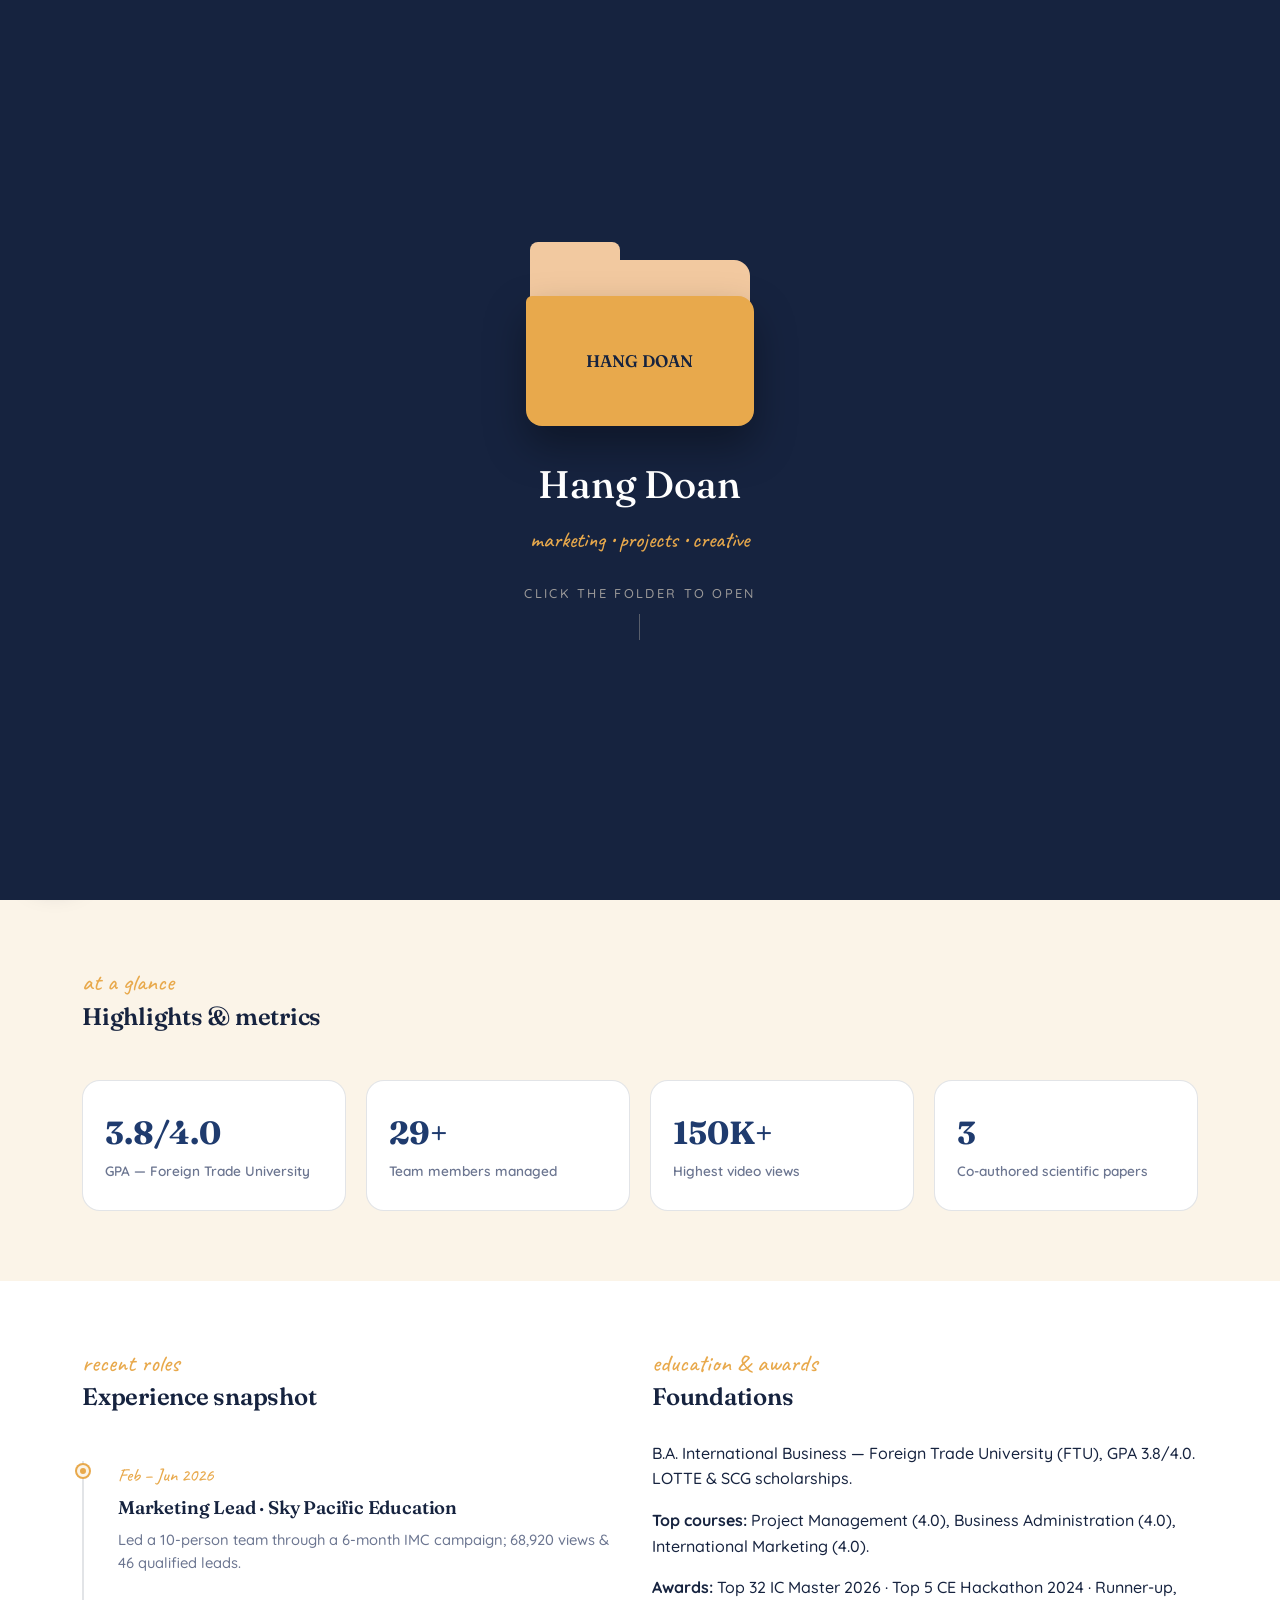
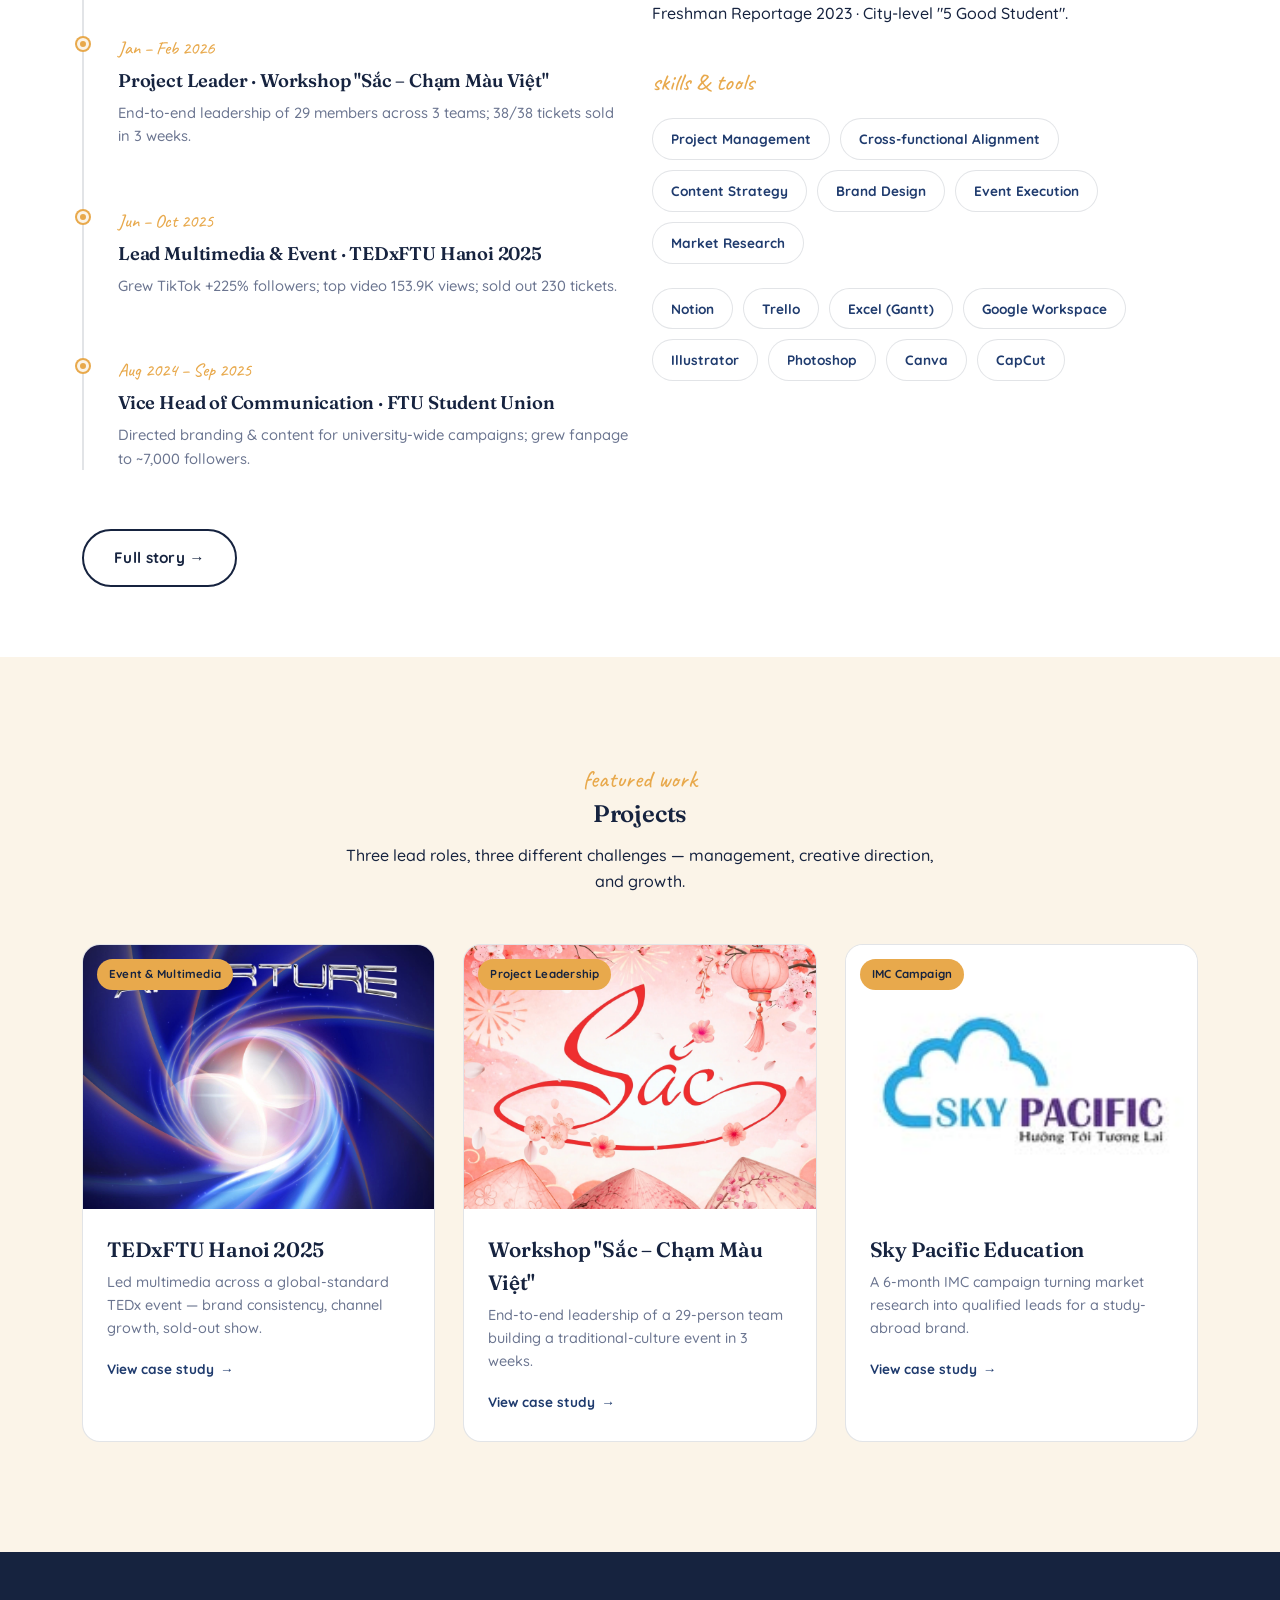
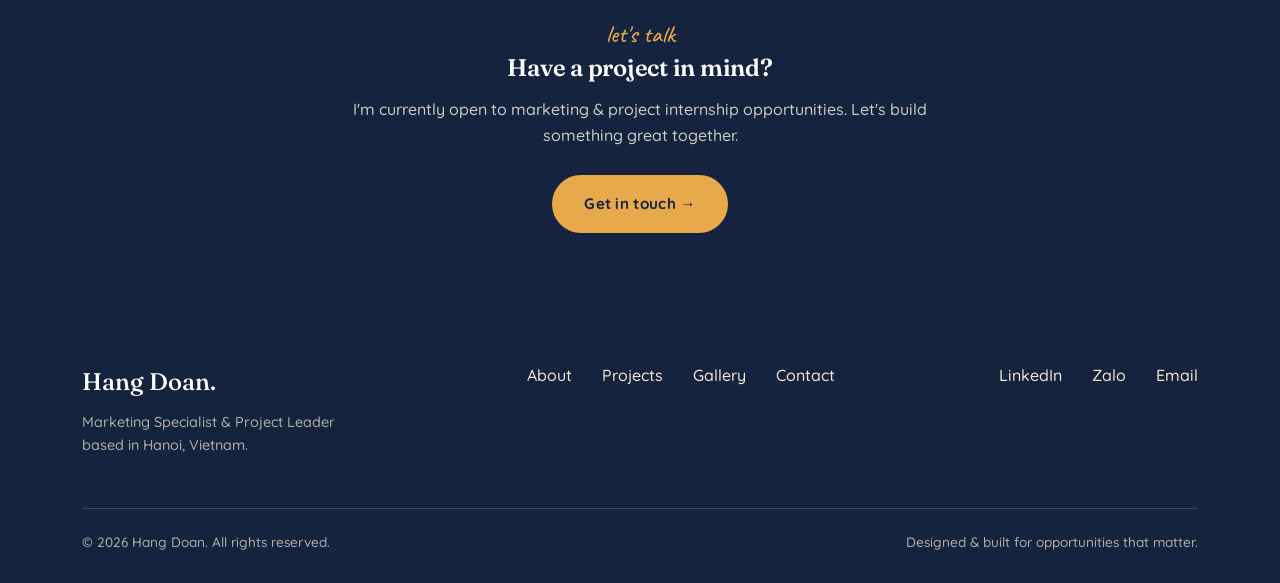
==== index.html @ d779a97b "Remove image upload notes from index.html Removed placeholder notes for image uploads in project sec" ====
<!DOCTYPE html>
<html lang="en">
<head>
<meta charset="UTF-8">
<meta name="viewport" content="width=device-width, initial-scale=1.0">
<title>Hang Doan — Marketing Specialist & Project Leader</title>
<meta name="description" content="Portfolio of Hang Doan — Marketing Specialist & Project Leader. Driven by data, powered by creativity, executed with ownership.">
<link rel="stylesheet" href="css/style.css">
</head>
<body>

<!-- ============ INTRO FOLDER SCREEN ============ -->
<div id="intro-screen" tabindex="0" role="button" aria-label="Open portfolio">
  <div class="folder-wrap">
    <div class="folder">
      <div class="folder-tab"></div>
      <div class="folder-back"></div>
      <div class="folder-front"><span>HANG DOAN</span></div>
    </div>
    <div class="intro-name">Hang Doan</div>
    <div class="intro-role">marketing • projects • creative</div>
    <div class="intro-hint">click the folder to open</div>
  </div>
</div>

<!-- ============ NAV ============ -->
<header class="site-nav">
  <a href="index.html" class="nav-logo">Hang Doan <span>.</span></a>
  <nav class="nav-links">
    <a href="index.html" class="active">Home</a>
    <a href="about.html">About</a>
    <a href="projects.html">Projects</a>
    <a href="gallery.html">Gallery</a>
    <a href="contact.html">Contact</a>
  </nav>
  <a href="contact.html" class="nav-cta">Let's work together</a>
  <button class="nav-toggle" aria-label="Menu"><span></span><span></span><span></span></button>
</header>

<!-- ============ HERO ============ -->
<section class="hero">
  <div class="container hero-grid">
    <div class="reveal in">
      <span class="hero-eyebrow">Hello, I'm</span>
      <h1>Hang Doan <em>👋</em></h1>
      <p class="hero-sub">Marketing Specialist &amp; Project Leader</p>
      <p class="hero-tagline">Driven by data, powered by creativity, executed with ownership — I turn ideas into projects, and projects into measurable results.</p>
      <div class="hero-cta-row">
        <a href="projects.html" class="btn btn-solid">Explore Projects ↓</a>
        <a href="assets/cv/Hang-Doan-CV.pdf" class="btn" download>Download CV 📄</a>
        <a href="contact.html" class="btn btn-gold">Contact Me ✉️</a>
      </div>
    </div>
    <div class="reveal reveal-delay-1 in">
      <div class="hero-portrait media-slot">
        <img src="assets/images/profile/portrait.jpg" alt="Hang Doan">
        <div class="hero-badge">
          <b>3.8<span style="font-size:1rem;">/4.0</span></b>
          <span>GPA — FTU Hanoi</span>
        </div>
      </div>
    </div>
  </div>
</section>

<!-- ============ HIGHLIGHTS BENTO ============ -->
<section class="section-tight">
  <div class="container">
    <div class="reveal">
      <span class="eyebrow">at a glance</span>
      <h2>Highlights &amp; metrics</h2>
    </div>
    <div class="bento mt-md">
      <div class="bento-card reveal"><b>3.8/4.0</b><span>GPA — Foreign Trade University</span></div>
      <div class="bento-card reveal reveal-delay-1"><b>29+</b><span>Team members managed</span></div>
      <div class="bento-card reveal reveal-delay-2"><b>150K+</b><span>Highest video views</span></div>
      <div class="bento-card reveal reveal-delay-3"><b>3</b><span>Co-authored scientific papers</span></div>
    </div>
  </div>
</section>

<!-- ============ EXPERIENCE SNAPSHOT ============ -->
<section class="section-tight" style="background:var(--white);">
  <div class="container">
    <div class="grid-2">
      <div class="reveal">
        <span class="eyebrow">recent roles</span>
        <h2>Experience snapshot</h2>
        <div class="timeline mt-md">
          <div class="timeline-item">
            <span class="timeline-date">Feb – Jun 2026</span>
            <h4>Marketing Lead · Sky Pacific Education</h4>
            <p>Led a 10-person team through a 6-month IMC campaign; 68,920 views &amp; 46 qualified leads.</p>
          </div>
          <div class="timeline-item">
            <span class="timeline-date">Jan – Feb 2026</span>
            <h4>Project Leader · Workshop "Sắc – Chạm Màu Việt"</h4>
            <p>End-to-end leadership of 29 members across 3 teams; 38/38 tickets sold in 3 weeks.</p>
          </div>
          <div class="timeline-item">
            <span class="timeline-date">Jun – Oct 2025</span>
            <h4>Lead Multimedia &amp; Event · TEDxFTU Hanoi 2025</h4>
            <p>Grew TikTok +225% followers; top video 153.9K views; sold out 230 tickets.</p>
          </div>
          <div class="timeline-item">
            <span class="timeline-date">Aug 2024 – Sep 2025</span>
            <h4>Vice Head of Communication · FTU Student Union</h4>
            <p>Directed branding &amp; content for university-wide campaigns; grew fanpage to ~7,000 followers.</p>
          </div>
        </div>
        <a href="about.html" class="btn mt-md">Full story →</a>
      </div>

      <div class="reveal reveal-delay-1">
        <span class="eyebrow">education &amp; awards</span>
        <h2>Foundations</h2>
        <p class="mt-sm">B.A. International Business — Foreign Trade University (FTU), GPA 3.8/4.0. LOTTE &amp; SCG scholarships.</p>
        <p><strong>Top courses:</strong> Project Management (4.0), Business Administration (4.0), International Marketing (4.0).</p>
        <p><strong>Awards:</strong> Top 32 IC Master 2026 · Top 5 CE Hackathon 2024 · Runner-up, Freshman Reportage 2023 · City-level "5 Good Student".</p>
        <span class="eyebrow mt-md" style="display:block;">skills &amp; tools</span>
        <div class="tag-row mt-sm">
          <span class="tag">Project Management</span>
          <span class="tag">Cross-functional Alignment</span>
          <span class="tag">Content Strategy</span>
          <span class="tag">Brand Design</span>
          <span class="tag">Event Execution</span>
          <span class="tag">Market Research</span>
        </div>
        <div class="tag-row mt-sm">
          <span class="tag">Notion</span><span class="tag">Trello</span><span class="tag">Excel (Gantt)</span>
          <span class="tag">Google Workspace</span><span class="tag">Illustrator</span><span class="tag">Photoshop</span>
          <span class="tag">Canva</span><span class="tag">CapCut</span>
        </div>
      </div>
    </div>
  </div>
</section>

<!-- ============ FEATURED PROJECTS ============ -->
<section class="section">
  <div class="container">
    <div class="reveal center max-620" style="margin:0 auto 50px;">
      <span class="eyebrow">featured work</span>
      <h2>Projects</h2>
      <p>Three lead roles, three different challenges — management, creative direction, and growth.</p>
    </div>
    <div class="project-grid">

      <a href="project-tedx.html" class="project-card reveal">
        <div class="project-thumb media-slot">
          <span class="project-role">Event & Multimedia</span>
          <img src="assets/images/projects/tedx-cover.jpg" alt="TEDxFTU Hanoi 2025">
        </div>
        <div class="project-body">
          <h3>TEDxFTU Hanoi 2025</h3>
          <p>Led multimedia across a global-standard TEDx event — brand consistency, channel growth, sold-out show.</p>
          <span class="project-link">View case study <span class="arrow">→</span></span>
        </div>
      </a>

      <a href="project-sacchammauviet.html" class="project-card reveal reveal-delay-1">
        <div class="project-thumb media-slot">
          <span class="project-role">Project Leadership</span>
          <img src="assets/images/projects/sacchammauviet-cover.jpg" alt="Workshop Sắc – Chạm Màu Việt">
        </div>
        <div class="project-body">
          <h3>Workshop "Sắc – Chạm Màu Việt"</h3>
          <p>End-to-end leadership of a 29-person team building a traditional-culture event in 3 weeks.</p>
          <span class="project-link">View case study <span class="arrow">→</span></span>
        </div>
      </a>

      <a href="project-skypacific.html" class="project-card reveal reveal-delay-2">
        <div class="project-thumb media-slot">
          <span class="project-role">IMC Campaign</span>
          <img src="assets/images/projects/skypacific-cover.jpg" alt="Sky Pacific Education">
        </div>
        <div class="project-body">
          <h3>Sky Pacific Education</h3>
          <p>A 6-month IMC campaign turning market research into qualified leads for a study-abroad brand.</p>
          <span class="project-link">View case study <span class="arrow">→</span></span>
        </div>
      </a>

    </div>
  </div>
</section>

<!-- ============ CTA STRIP ============ -->
<section class="section-tight section-navy">
  <div class="container center">
    <span class="eyebrow">let's talk</span>
    <h2>Have a project in mind?</h2>
    <p class="max-620" style="margin:0 auto 26px; opacity:.8;">I'm currently open to marketing &amp; project internship opportunities. Let's build something great together.</p>
    <a href="contact.html" class="btn btn-gold">Get in touch →</a>
  </div>
</section>

<!-- ============ FOOTER ============ -->
<footer class="site-footer">
  <div class="container">
    <div class="footer-grid">
      <div>
        <div class="footer-brand">Hang Doan.</div>
        <p style="max-width:280px; opacity:.7; font-size:.9rem; margin-top:10px;">Marketing Specialist &amp; Project Leader based in Hanoi, Vietnam.</p>
      </div>
      <ul class="footer-links">
        <li><a href="about.html">About</a></li>
        <li><a href="projects.html">Projects</a></li>
        <li><a href="gallery.html">Gallery</a></li>
        <li><a href="contact.html">Contact</a></li>
      </ul>
      <ul class="footer-links">
        <li><a href="#">LinkedIn</a></li>
        <li><a href="#">Zalo</a></li>
        <li><a href="mailto:minhhang123.hd@gmail.com">Email</a></li>
      </ul>
    </div>
    <div class="footer-bottom">
      <span>© 2026 Hang Doan. All rights reserved.</span>
      <span>Designed &amp; built for opportunities that matter.</span>
    </div>
  </div>
</footer>

<!-- ============ MUSIC PLAYER ============ -->
<!-- 📌 ASSET: upload a looping instrumental track to assets/audio/bg-music.mp3 -->
<audio id="bg-audio" loop preload="none">
  <source src="assets/audio/bg-music.mp3" type="audio/mpeg">
</audio>
<div id="music-player">
  <button id="music-toggle" aria-pressed="false" aria-label="Toggle background music">
    <div class="disc-ring"></div>
    <svg viewBox="0 0 24 24" fill="currentColor"><path d="M9 18V5l12-2v13M9 18a3 3 0 1 1-6 0 3 3 0 0 1 6 0zm12-2a3 3 0 1 1-6 0 3 3 0 0 1 6 0z"/></svg>
  </button>
  <span id="music-label">Play background music</span>
</div>

<script src="js/main.js"></script>
</body>
</html>
---- css/style.css ----
/* ============================================================
   HANG DOAN — PORTFOLIO
   Design tokens
   ============================================================ */
@import url('https://fonts.googleapis.com/css2?family=Fraunces:ital,opsz,wght@0,9..144,300;0,9..144,400;0,9..144,500;0,9..144,600;0,9..144,700;1,9..144,400;1,9..144,500&family=Quicksand:wght@400;500;600;700&family=Caveat:wght@500;600;700&display=swap');

:root{
  /* Colors */
  --navy-ink:      #16233F;
  --navy:          #1F3B6E;
  --navy-soft:     #3A5A96;
  --white:         #FFFFFF;
  --cream:         #FBF4E8;
  --cream-deep:    #F3E7D3;
  --gold:          #E8A94C;
  --gold-soft:     #F2C9A0;
  --line:          rgba(22,35,63,0.12);

  /* Type */
  --font-display: 'Fraunces', serif;
  --font-body: 'Quicksand', sans-serif;
  --font-accent: 'Caveat', cursive;

  /* Layout */
  --maxw: 1180px;
  --radius-lg: 28px;
  --radius-md: 18px;
  --radius-sm: 10px;
  --ease: cubic-bezier(.22,1,.36,1);
}

*,*::before,*::after{ box-sizing:border-box; }
html{ scroll-behavior:smooth; }
body{
  margin:0;
  background:var(--cream);
  color:var(--navy-ink);
  font-family:var(--font-body);
  font-weight:500;
  line-height:1.6;
  -webkit-font-smoothing:antialiased;
  overflow-x:hidden;
}
h1,h2,h3,h4{
  font-family:var(--font-display);
  color:var(--navy-ink);
  margin:0 0 .4em;
  font-weight:600;
  letter-spacing:-.01em;
}
p{ margin:0 0 1em; }
a{ color:inherit; text-decoration:none; }
img{ max-width:100%; display:block; }
button{ font-family:var(--font-body); cursor:pointer; }
ul{ margin:0; padding:0; list-style:none; }

@media (prefers-reduced-motion: reduce){
  *{ animation-duration:.001ms !important; animation-iteration-count:1 !important; transition-duration:.001ms !important; scroll-behavior:auto !important; }
}

:focus-visible{ outline:3px solid var(--gold); outline-offset:3px; }

.container{ max-width:var(--maxw); margin:0 auto; padding:0 32px; }
.eyebrow{
  font-family:var(--font-accent);
  font-size:1.5rem;
  color:var(--gold);
  display:block;
  margin-bottom:.15em;
  line-height:1;
}
.section{ padding:110px 0; position:relative; }
.section-tight{ padding:70px 0; }
.section-navy{ background:var(--navy-ink); color:var(--cream); }
.section-navy h1,.section-navy h2,.section-navy h3{ color:var(--white); }

/* ---------- Buttons ---------- */
.btn{
  display:inline-flex; align-items:center; gap:10px;
  padding:15px 30px;
  border-radius:100px;
  border:2px solid var(--navy-ink);
  background:transparent;
  color:var(--navy-ink);
  font-weight:700;
  font-size:.95rem;
  letter-spacing:.02em;
  transition:transform .35s var(--ease), background .35s, color .35s, box-shadow .35s;
}
.btn:hover{ background:var(--navy-ink); color:var(--cream); transform:translateY(-3px); box-shadow:0 10px 24px rgba(22,35,63,.25); }
.btn-solid{ background:var(--navy-ink); color:var(--cream); }
.btn-solid:hover{ background:var(--gold); color:var(--navy-ink); border-color:var(--gold); }
.btn-gold{ background:var(--gold); color:var(--navy-ink); border-color:var(--gold); }
.btn-gold:hover{ background:var(--navy-ink); color:var(--cream); border-color:var(--navy-ink); }
.btn-ghost-light{ border-color:var(--cream); color:var(--cream); }
.btn-ghost-light:hover{ background:var(--cream); color:var(--navy-ink); }

/* ---------- Nav ---------- */
.site-nav{
  position:fixed; top:0; left:0; right:0; z-index:500;
  display:flex; align-items:center; justify-content:space-between;
  padding:22px 40px;
  background:rgba(251,244,232,.72);
  backdrop-filter:blur(14px);
  border-bottom:1px solid var(--line);
  transition:padding .3s var(--ease), background .3s;
}
.site-nav.scrolled{ padding:14px 40px; background:rgba(251,244,232,.92); }
.nav-logo{
  font-family:var(--font-display);
  font-size:1.35rem;
  font-weight:600;
  letter-spacing:.01em;
}
.nav-logo span{ color:var(--gold); font-family:var(--font-accent); font-size:1.6rem; }
.nav-links{ display:flex; align-items:center; gap:38px; }
.nav-links a{
  position:relative; font-weight:600; font-size:.95rem;
  padding:4px 0; color:var(--navy-ink);
}
.nav-links a::after{
  content:''; position:absolute; left:0; bottom:-3px; height:2px; width:0;
  background:var(--gold); transition:width .3s var(--ease);
}
.nav-links a:hover::after,.nav-links a.active::after{ width:100%; }
.nav-links a.active{ color:var(--gold); }
.nav-cta{
  padding:11px 22px; border-radius:100px; background:var(--navy-ink); color:var(--cream);
  font-weight:700; font-size:.88rem; transition:background .3s, transform .3s;
}
.nav-cta:hover{ background:var(--gold); color:var(--navy-ink); transform:translateY(-2px); }
.nav-toggle{ display:none; }

@media (max-width: 860px){
  .site-nav{ padding:18px 22px; }
  .nav-links{
    position:fixed; inset:0 0 0 auto; width:78%; max-width:340px;
    background:var(--navy-ink); flex-direction:column; justify-content:center;
    gap:30px; transform:translateX(100%); transition:transform .45s var(--ease);
  }
  .nav-links.open{ transform:translateX(0); }
  .nav-links a{ color:var(--cream); font-size:1.2rem; }
  .nav-cta{ display:none; }
  .nav-toggle{
    display:flex; flex-direction:column; gap:5px; background:none; border:none; z-index:600;
  }
  .nav-toggle span{ width:26px; height:2px; background:var(--navy-ink); border-radius:2px; transition:.3s; }
}

/* ---------- Footer ---------- */
.site-footer{
  background:var(--navy-ink); color:var(--cream-deep);
  padding:60px 0 30px;
}
.footer-grid{
  display:flex; flex-wrap:wrap; justify-content:space-between; gap:40px;
  padding-bottom:36px; border-bottom:1px solid rgba(251,244,232,.15);
}
.footer-brand{ font-family:var(--font-display); font-size:1.5rem; color:var(--white); }
.footer-links{ display:flex; gap:30px; flex-wrap:wrap; }
.footer-links a:hover{ color:var(--gold); }
.footer-bottom{
  padding-top:22px; display:flex; justify-content:space-between; flex-wrap:wrap; gap:10px;
  font-size:.85rem; opacity:.7;
}

/* ---------- Reveal on scroll ---------- */
.reveal{ opacity:0; transform:translateY(28px); transition:opacity .9s var(--ease), transform .9s var(--ease); }
.reveal.in{ opacity:1; transform:translateY(0); }
.reveal-delay-1{ transition-delay:.1s; }
.reveal-delay-2{ transition-delay:.2s; }
.reveal-delay-3{ transition-delay:.3s; }

/* ============================================================
   INTRO — folder opening screen
   ============================================================ */
#intro-screen{
  position:fixed; inset:0; z-index:9999;
  background:var(--navy-ink);
  display:flex; align-items:center; justify-content:center;
  transition:opacity .8s var(--ease), visibility .8s;
}
#intro-screen.hidden{ opacity:0; visibility:hidden; pointer-events:none; }
.folder-wrap{ text-align:center; cursor:pointer; user-select:none; }
.folder{
  position:relative; width:220px; height:160px; margin:0 auto 34px;
}
.folder-back{
  position:absolute; inset:0; background:var(--gold-soft);
  border-radius:6px 16px 16px 16px;
}
.folder-tab{
  position:absolute; top:-18px; left:0; width:90px; height:26px;
  background:var(--gold-soft); border-radius:8px 8px 0 0;
}
.folder-front{
  position:absolute; left:-4px; right:-4px; bottom:-6px; height:130px;
  background:var(--gold);
  border-radius:6px 16px 16px 16px;
  transform-origin:bottom;
  transition:transform 1s var(--ease);
  display:flex; align-items:center; justify-content:center;
  box-shadow:0 20px 40px rgba(0,0,0,.35);
}
.folder-front span{
  font-family:var(--font-display); font-weight:600; color:var(--navy-ink); font-size:1.05rem;
}
.folder-wrap:hover .folder-front{ transform:rotateX(-18deg); }
#intro-screen.opening .folder-front{ transform:rotateX(-115deg); transition:transform 1s var(--ease); }
#intro-screen.opening .folder{ animation:folderPop .9s var(--ease) .35s both; }
@keyframes folderPop{
  0%{ transform:scale(1); }
  50%{ transform:scale(1.06); }
  100%{ transform:scale(1); opacity:0; }
}
.intro-name{
  font-family:var(--font-display); color:var(--white); font-size:2.4rem; margin-bottom:6px;
}
.intro-role{
  font-family:var(--font-accent); color:var(--gold); font-size:1.4rem; margin-bottom:26px;
}
.intro-hint{
  font-size:.8rem; letter-spacing:.18em; text-transform:uppercase; color:var(--cream-deep); opacity:.6;
}
.intro-hint::after{ content:''; display:block; width:1px; height:26px; background:var(--cream-deep); opacity:.5; margin:10px auto 0; animation:introLine 1.6s ease-in-out infinite; }
@keyframes introLine{ 0%,100%{ transform:scaleY(1); opacity:.5;} 50%{ transform:scaleY(.4); opacity:1;} }

/* ============================================================
   HERO
   ============================================================ */
.hero{
  min-height:100vh; display:flex; align-items:center;
  padding:150px 0 90px;
  background:
    radial-gradient(60% 55% at 85% 12%, rgba(232,169,76,.20), transparent 60%),
    radial-gradient(50% 40% at 5% 90%, rgba(31,59,110,.14), transparent 60%),
    var(--cream);
  position:relative; overflow:hidden;
}
.hero-grid{ display:grid; grid-template-columns:1.15fr .85fr; gap:60px; align-items:center; }
.hero-eyebrow{ font-family:var(--font-accent); color:var(--gold); font-size:1.6rem; }
.hero h1{
  font-size:clamp(2.6rem, 5.2vw, 4.4rem); line-height:1.05; margin:.1em 0 .35em;
}
.hero h1 em{ font-style:italic; color:var(--navy); }
.hero-sub{ font-size:1.2rem; font-weight:600; color:var(--navy); margin-bottom:.5em; }
.hero-tagline{ max-width:460px; color:#4b5670; font-size:1.02rem; }
.hero-cta-row{ display:flex; gap:16px; flex-wrap:wrap; margin-top:34px; }
.hero-portrait{
  position:relative; aspect-ratio:4/5; border-radius:var(--radius-lg);
  background:linear-gradient(155deg,var(--navy) 0%, var(--navy-ink) 100%);
  display:flex; align-items:center; justify-content:center;
  overflow:hidden;
}
.hero-portrait .ph-note{
  color:var(--cream-deep); text-align:center; font-size:.85rem; padding:20px; opacity:.7;
}
.hero-portrait img{ width:100%; height:100%; object-fit:cover; }
.hero-portrait::before{
  content:''; position:absolute; width:130px; height:130px; border-radius:50%;
  background:var(--gold); top:-30px; right:-30px; opacity:.9;
}
.hero-badge{
  position:absolute; bottom:22px; left:22px; background:var(--cream);
  border-radius:var(--radius-sm); padding:14px 18px; box-shadow:0 14px 30px rgba(22,35,63,.25);
}
.hero-badge b{ display:block; font-family:var(--font-display); font-size:1.4rem; color:var(--navy-ink); }
.hero-badge span{ font-size:.78rem; color:#6b7590; }

/* ---------- Bento stats ---------- */
.bento{
  display:grid; grid-template-columns:repeat(4,1fr); gap:20px; margin-top:0;
}
.bento-card{
  background:var(--white); border-radius:var(--radius-md); padding:26px 22px;
  border:1px solid var(--line);
  transition:transform .4s var(--ease), box-shadow .4s var(--ease), border-color .4s;
}
.bento-card:hover{ transform:translateY(-6px); box-shadow:0 18px 34px rgba(22,35,63,.12); border-color:var(--gold); }
.bento-card b{ display:block; font-family:var(--font-display); font-size:2rem; color:var(--navy); }
.bento-card span{ font-size:.85rem; color:#6b7590; font-weight:600; }
.bento-wide{ grid-column:span 2; }
@media (max-width:760px){ .bento{ grid-template-columns:1fr 1fr; } .bento-wide{ grid-column:span 2; } }

/* ---------- Skills tags ---------- */
.tag-row{ display:flex; flex-wrap:wrap; gap:10px; }
.tag{
  padding:9px 18px; border-radius:100px; background:var(--white);
  border:1px solid var(--line); font-size:.85rem; font-weight:700; color:var(--navy);
  transition:.3s;
}
.tag:hover{ background:var(--navy-ink); color:var(--cream); border-color:var(--navy-ink); }

/* ---------- Project cards ---------- */
.project-grid{ display:grid; grid-template-columns:repeat(3,1fr); gap:28px; }
@media (max-width:960px){ .project-grid{ grid-template-columns:1fr; } }
.project-card{
  background:var(--white); border-radius:var(--radius-md); overflow:hidden;
  border:1px solid var(--line); display:block;
  transition:transform .45s var(--ease), box-shadow .45s var(--ease);
}
.project-card:hover{ transform:translateY(-8px) rotate(-.3deg); box-shadow:0 24px 46px rgba(22,35,63,.18); }
.project-thumb{
  aspect-ratio:4/3; background:linear-gradient(140deg,var(--navy) 0%,var(--navy-soft) 100%);
  position:relative; display:flex; align-items:center; justify-content:center; overflow:hidden;
}
.project-thumb img{ width:100%; height:100%; object-fit:cover; transition:transform .6s var(--ease); }
.project-card:hover .project-thumb img{ transform:scale(1.07); }
.project-thumb .ph-note{ color:rgba(251,244,232,.55); font-size:.78rem; text-align:center; padding:16px; }
.project-role{
  position:absolute; top:14px; left:14px; background:var(--gold); color:var(--navy-ink);
  font-size:.72rem; font-weight:700; padding:6px 12px; border-radius:100px; letter-spacing:.02em;
}
.project-body{ padding:24px 24px 26px; }
.project-body h3{ font-size:1.3rem; margin-bottom:.25em; }
.project-body p{ font-size:.9rem; color:#6b7590; margin-bottom:1.1em; }
.project-link{ font-weight:700; font-size:.85rem; color:var(--navy); display:inline-flex; align-items:center; gap:6px; }
.project-link .arrow{ transition:transform .3s var(--ease); }
.project-card:hover .project-link .arrow{ transform:translateX(5px); }

/* ---------- Timeline ---------- */
.timeline{ border-left:2px solid var(--line); padding-left:34px; }
.timeline-item{ position:relative; padding-bottom:44px; }
.timeline-item:last-child{ padding-bottom:0; }
.timeline-item::before{
  content:''; position:absolute; left:-41px; top:4px; width:12px; height:12px; border-radius:50%;
  background:var(--gold); border:3px solid var(--cream); box-shadow:0 0 0 2px var(--gold);
}
.timeline-date{ font-family:var(--font-accent); color:var(--gold); font-size:1.15rem; }
.timeline-item h4{ font-size:1.15rem; margin:.15em 0 .3em; }
.timeline-item p{ color:#6b7590; font-size:.92rem; max-width:560px; }

/* ---------- Gallery ---------- */
.filter-row{ display:flex; gap:12px; flex-wrap:wrap; margin-bottom:44px; }
.filter-btn{
  padding:10px 22px; border-radius:100px; border:2px solid var(--navy-ink); background:transparent;
  font-weight:700; font-size:.85rem; color:var(--navy-ink); transition:.3s;
}
.filter-btn.active,.filter-btn:hover{ background:var(--navy-ink); color:var(--cream); }
.gallery-grid{
  columns:3 260px; column-gap:22px;
}
@media (max-width:760px){ .gallery-grid{ columns:1; } }
.gallery-item{
  break-inside:avoid; margin-bottom:22px; border-radius:var(--radius-md); overflow:hidden;
  position:relative; background:var(--white); border:1px solid var(--line);
  transition:transform .5s var(--ease), box-shadow .5s var(--ease);
}
.gallery-item:hover{ transform:translateY(-6px) scale(1.015); box-shadow:0 22px 40px rgba(22,35,63,.18); z-index:2; }
.gallery-ph{
  aspect-ratio:4/5; background:linear-gradient(155deg,var(--gold-soft),var(--cream-deep));
  display:flex; align-items:center; justify-content:center; color:var(--navy); text-align:center;
  font-size:.8rem; padding:18px; font-weight:600;
}
.gallery-item.video .gallery-ph{ aspect-ratio:16/9; background:linear-gradient(155deg,var(--navy),var(--navy-ink)); color:var(--cream-deep); }
.gallery-caption{ padding:16px 18px; }
.gallery-caption b{ display:block; font-size:.92rem; }
.gallery-caption span{ font-size:.78rem; color:#6b7590; }
.gallery-item video{ width:100%; display:block; aspect-ratio:16/9; object-fit:cover; background:var(--navy-ink); }
.play-badge{
  position:absolute; top:14px; right:14px; width:38px; height:38px; border-radius:50%;
  background:var(--gold); display:flex; align-items:center; justify-content:center; font-size:.8rem; color:var(--navy-ink);
}

/* ---------- Case study (project detail) ---------- */
.case-hero{ padding:160px 0 70px; background:var(--navy-ink); color:var(--cream); }
.case-hero .eyebrow{ color:var(--gold); }
.case-hero h1{ color:var(--white); font-size:clamp(2.2rem,4.5vw,3.4rem); max-width:820px; }
.case-meta-row{ display:flex; gap:40px; flex-wrap:wrap; margin-top:36px; }
.case-meta b{ display:block; font-family:var(--font-display); font-size:1.15rem; color:var(--gold); }
.case-meta span{ font-size:.82rem; color:var(--cream-deep); opacity:.75; }
.case-cover{ aspect-ratio:21/9; border-radius:var(--radius-lg); background:linear-gradient(140deg,var(--navy-soft),var(--navy)); margin-top:44px; display:flex; align-items:center; justify-content:center; }
.case-cover .ph-note{ color:rgba(251,244,232,.5); font-size:.85rem; }
.case-block{ max-width:760px; }
.case-block h2{ font-size:1.7rem; margin-bottom:.5em; }
.case-block .num{ font-family:var(--font-accent); color:var(--gold); font-size:1.3rem; display:block; margin-bottom:.1em; }
.case-two-col{ display:grid; grid-template-columns:1fr 1fr; gap:60px; }
@media (max-width:820px){ .case-two-col{ grid-template-columns:1fr; } }
.metric-grid{ display:grid; grid-template-columns:repeat(4,1fr); gap:18px; margin-top:20px; }
@media (max-width:760px){ .metric-grid{ grid-template-columns:1fr 1fr; } }
.metric-card{ background:var(--navy-ink); color:var(--cream); border-radius:var(--radius-md); padding:24px; text-align:center; }
.metric-card b{ display:block; font-family:var(--font-display); font-size:1.8rem; color:var(--gold); }
.metric-card span{ font-size:.78rem; opacity:.75; }
.case-gallery{ display:grid; grid-template-columns:repeat(3,1fr); gap:18px; margin-top:16px; }
.case-gallery .gallery-ph{ border-radius:var(--radius-md); }
.proof-links{ display:flex; gap:16px; flex-wrap:wrap; margin-top:12px; }
.case-nav{ display:flex; justify-content:space-between; align-items:center; padding-top:50px; border-top:1px solid var(--line); margin-top:70px; }

/* ---------- Contact ---------- */
.contact-grid{ display:grid; grid-template-columns:1fr 1fr; gap:70px; align-items:flex-start; }
@media (max-width:900px){ .contact-grid{ grid-template-columns:1fr; gap:50px; } }
.field{ margin-bottom:20px; }
.field label{ display:block; font-size:.82rem; font-weight:700; margin-bottom:8px; color:var(--navy); }
.field input,.field textarea{
  width:100%; padding:14px 16px; border-radius:var(--radius-sm); border:2px solid var(--line);
  background:var(--white); font-family:var(--font-body); font-size:.95rem; color:var(--navy-ink);
  transition:border-color .3s;
}
.field input:focus,.field textarea:focus{ border-color:var(--gold); outline:none; }
.contact-info-card{ background:var(--navy-ink); color:var(--cream); border-radius:var(--radius-lg); padding:40px; }
.contact-info-card h3{ color:var(--white); }
.contact-info-row{ display:flex; gap:14px; align-items:flex-start; padding:16px 0; border-bottom:1px solid rgba(251,244,232,.12); }
.contact-info-row:last-child{ border-bottom:none; }
.contact-info-row b{ display:block; font-size:.78rem; opacity:.65; text-transform:uppercase; letter-spacing:.08em; }
.contact-info-row span{ font-size:1rem; font-weight:600; }
.cv-download-box{
  margin-top:26px; background:var(--gold); color:var(--navy-ink); border-radius:var(--radius-md);
  padding:22px; display:flex; align-items:center; justify-content:space-between; gap:14px;
}
.cv-download-box b{ font-family:var(--font-display); font-size:1.05rem; display:block; }
.cv-download-box span{ font-size:.78rem; opacity:.8; }

/* ============================================================
   MUSIC PLAYER — bottom corner
   ============================================================ */
#music-player{
  position:fixed; left:26px; bottom:26px; z-index:400;
  display:flex; align-items:center; gap:12px;
}
#music-toggle{
  width:58px; height:58px; border-radius:50%; border:none;
  background:var(--navy-ink); color:var(--gold);
  display:flex; align-items:center; justify-content:center;
  box-shadow:0 12px 26px rgba(22,35,63,.35);
  position:relative;
}
#music-toggle svg{ width:20px; height:20px; }
#music-toggle .disc-ring{
  position:absolute; inset:-6px; border-radius:50%; border:2px dashed var(--gold); opacity:.5;
  animation:spin 6s linear infinite; animation-play-state:paused;
}
#music-toggle.playing .disc-ring{ animation-play-state:running; }
@keyframes spin{ to{ transform:rotate(360deg); } }
#music-label{
  background:var(--white); border:1px solid var(--line); border-radius:100px; padding:8px 16px;
  font-size:.78rem; font-weight:700; color:var(--navy); box-shadow:0 8px 20px rgba(22,35,63,.1);
  opacity:0; transform:translateX(-8px); transition:.35s var(--ease);
}
#music-player:hover #music-label{ opacity:1; transform:translateX(0); }

/* ---------- Small utils ---------- */
.center{ text-align:center; }
.mt-xs{ margin-top:12px; } .mt-sm{ margin-top:24px; } .mt-md{ margin-top:44px; } .mt-lg{ margin-top:80px; }
.mb-sm{ margin-bottom:24px; } .mb-md{ margin-bottom:44px; }
.max-620{ max-width:620px; }
.grid-2{ display:grid; grid-template-columns:1fr 1fr; gap:24px; }
@media (max-width:760px){ .grid-2{ grid-template-columns:1fr; } }
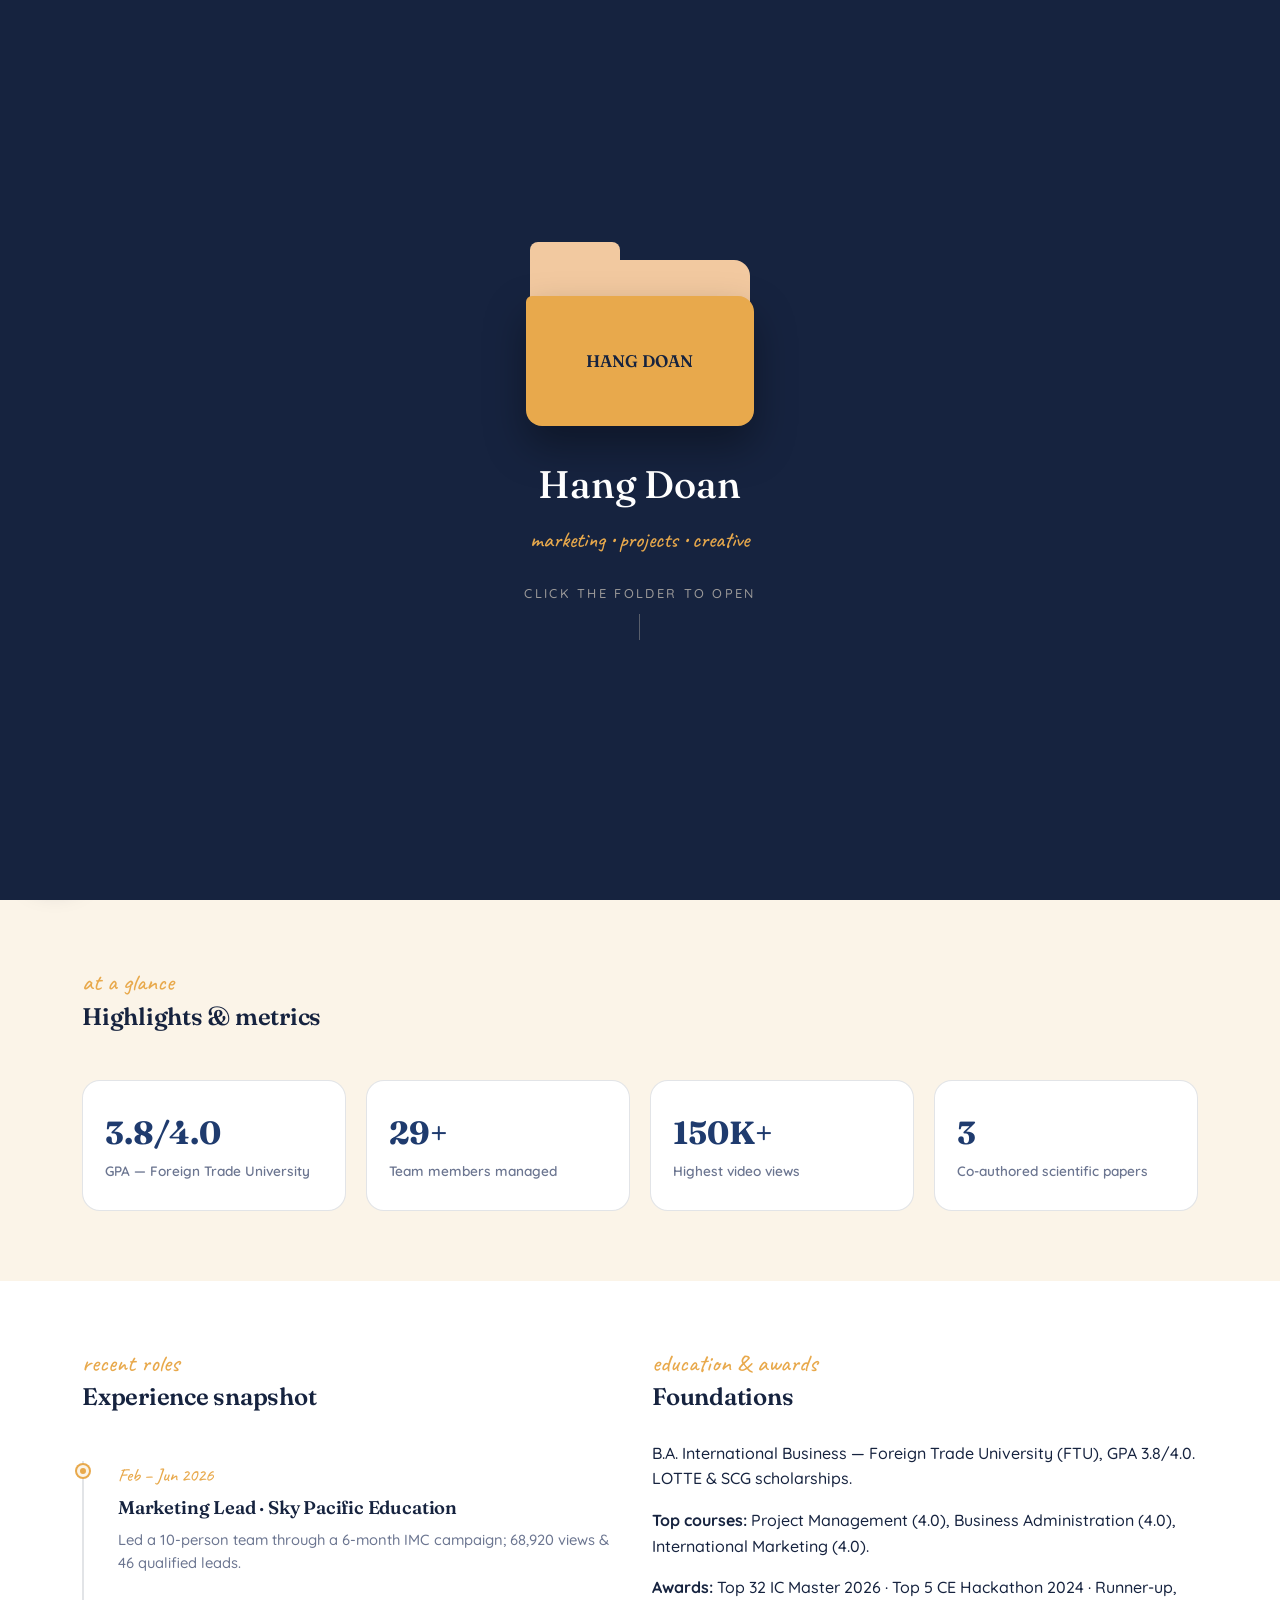
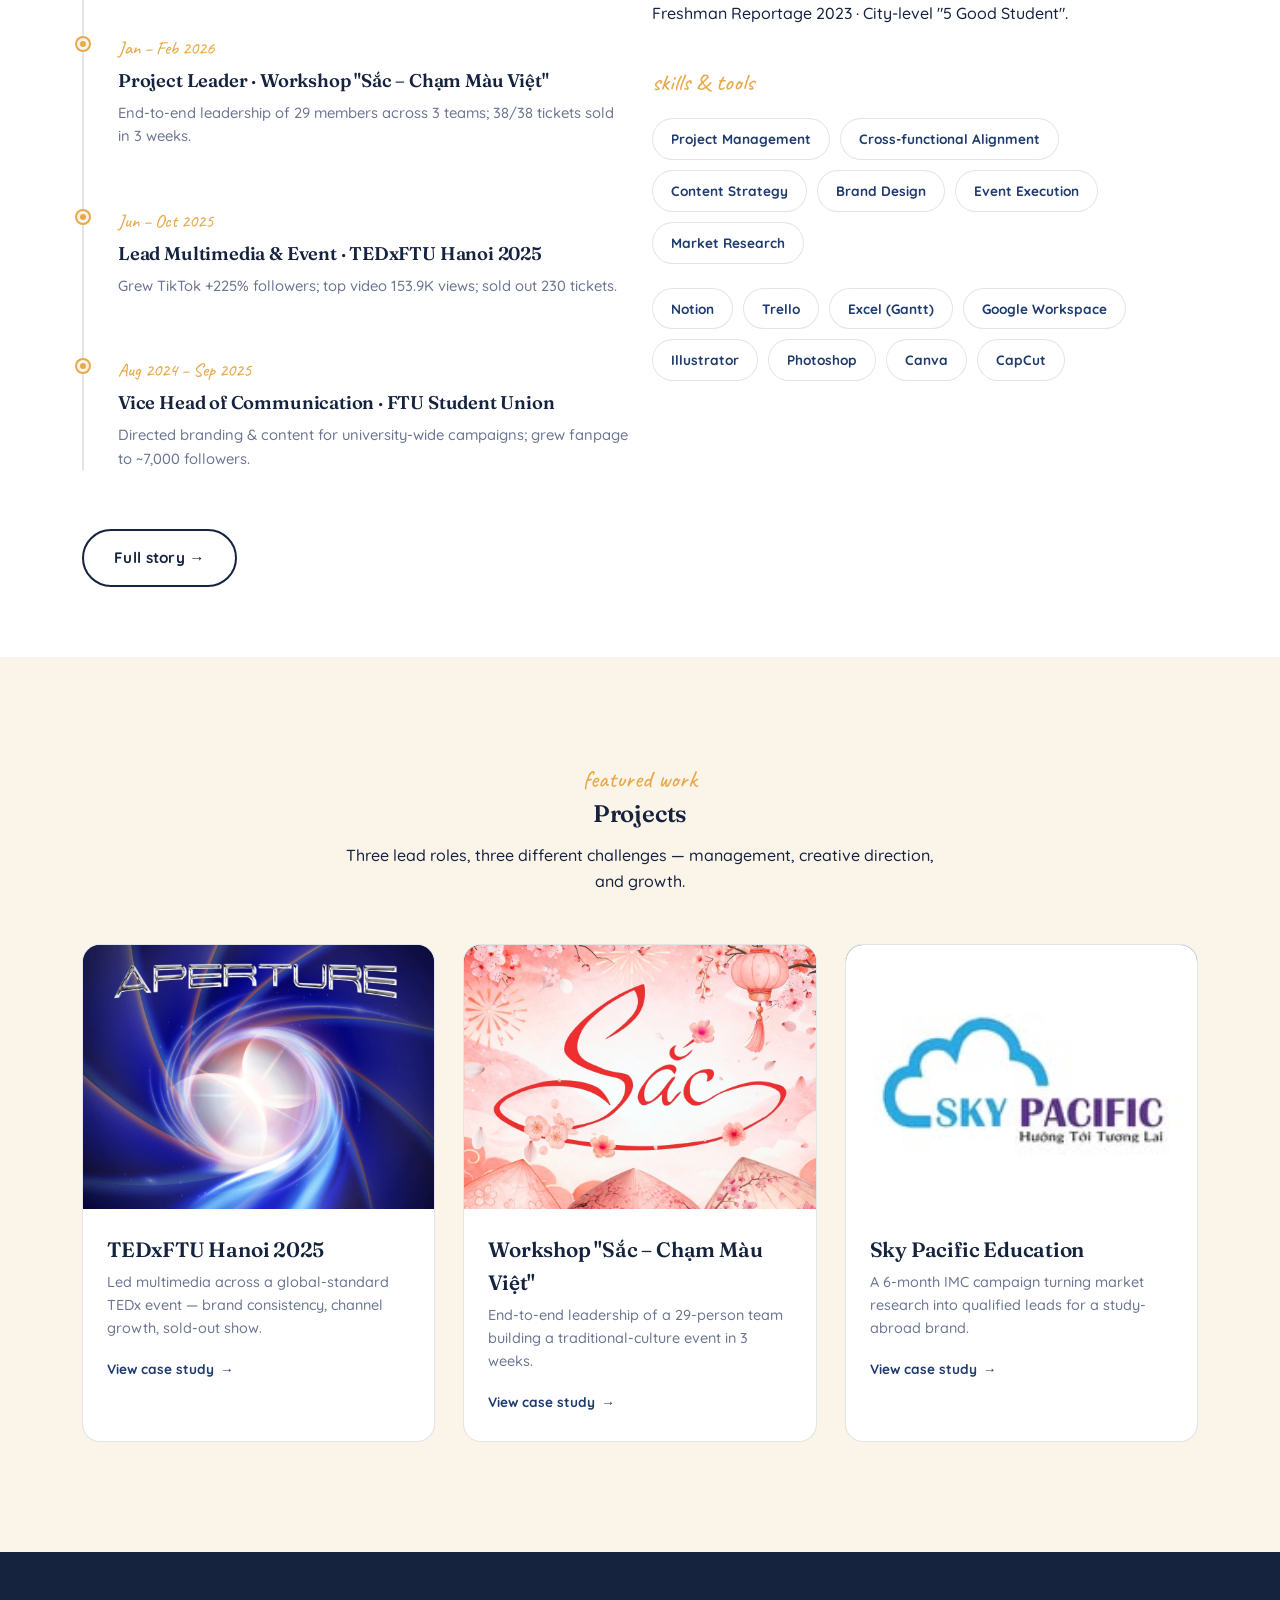
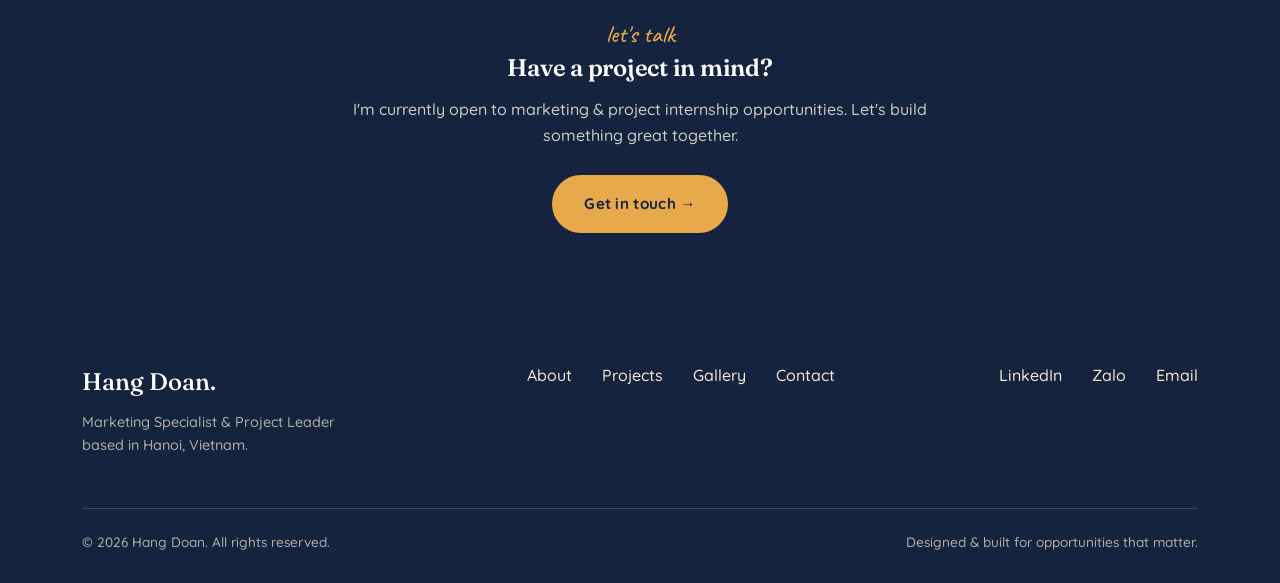
==== commit 2301420a: "Add files via upload" ====
--- a/index.html
+++ b/index.html
@@ -11,6 +11,10 @@
 
 <!-- ============ INTRO FOLDER SCREEN ============ -->
 <div id="intro-screen" tabindex="0" role="button" aria-label="Open portfolio">
+  <div class="intro-bg media-slot">
+    <img src="assets/images/profile/intro-bg.jpg" alt="">
+  </div>
+  <div class="intro-overlay"></div>
   <div class="folder-wrap">
     <div class="folder">
       <div class="folder-tab"></div>
@@ -53,6 +57,7 @@
     </div>
     <div class="reveal reveal-delay-1 in">
       <div class="hero-portrait media-slot">
+        <p class="ph-note">[ Upload portrait photo →<br>assets/images/profile/portrait.jpg ]</p>
         <img src="assets/images/profile/portrait.jpg" alt="Hang Doan">
         <div class="hero-badge">
           <b>3.8<span style="font-size:1rem;">/4.0</span></b>
@@ -149,6 +154,7 @@
       <a href="project-tedx.html" class="project-card reveal">
         <div class="project-thumb media-slot">
           <span class="project-role">Event & Multimedia</span>
+          <p class="ph-note">[ Cover image →<br>assets/images/projects/tedx-cover.jpg ]</p>
           <img src="assets/images/projects/tedx-cover.jpg" alt="TEDxFTU Hanoi 2025">
         </div>
         <div class="project-body">
@@ -161,6 +167,7 @@
       <a href="project-sacchammauviet.html" class="project-card reveal reveal-delay-1">
         <div class="project-thumb media-slot">
           <span class="project-role">Project Leadership</span>
+          <p class="ph-note">[ Cover image →<br>assets/images/projects/sacchammauviet-cover.jpg ]</p>
           <img src="assets/images/projects/sacchammauviet-cover.jpg" alt="Workshop Sắc – Chạm Màu Việt">
         </div>
         <div class="project-body">
@@ -173,6 +180,7 @@
       <a href="project-skypacific.html" class="project-card reveal reveal-delay-2">
         <div class="project-thumb media-slot">
           <span class="project-role">IMC Campaign</span>
+          <p class="ph-note">[ Cover image →<br>assets/images/projects/skypacific-cover.jpg ]</p>
           <img src="assets/images/projects/skypacific-cover.jpg" alt="Sky Pacific Education">
         </div>
         <div class="project-body">
--- a/css/style.css
+++ b/css/style.css
@@ -181,7 +181,18 @@
   transition:opacity .8s var(--ease), visibility .8s;
 }
 #intro-screen.hidden{ opacity:0; visibility:hidden; pointer-events:none; }
-.folder-wrap{ text-align:center; cursor:pointer; user-select:none; }
+/* ---- Background photo layer — upload assets/images/profile/intro-bg.jpg and it appears automatically, dimmed under the navy gradient ---- */
+.intro-bg{ position:absolute; inset:0; z-index:0; }
+.intro-bg img{
+  position:absolute; inset:0; width:100%; height:100%; object-fit:cover;
+  opacity:0; transition:opacity 1.1s var(--ease);
+}
+.intro-bg.media-slot img.loaded{ opacity:.5; }
+.intro-overlay{
+  position:absolute; inset:0; z-index:1;
+  background:linear-gradient(180deg, rgba(22,35,63,.55) 0%, rgba(22,35,63,.88) 100%);
+}
+.folder-wrap{ position:relative; z-index:2; text-align:center; cursor:pointer; user-select:none; }
 .folder{
   position:relative; width:220px; height:160px; margin:0 auto 34px;
 }
@@ -279,6 +290,13 @@
 .bento-card:hover{ transform:translateY(-6px); box-shadow:0 18px 34px rgba(22,35,63,.12); border-color:var(--gold); }
 .bento-card b{ display:block; font-family:var(--font-display); font-size:2rem; color:var(--navy); }
 .bento-card span{ font-size:.85rem; color:#6b7590; font-weight:600; }
+/* ---- Illustration frame inside a bento card (place between <b> title and <span> caption) ---- */
+.bento-illustration{
+  aspect-ratio:4/3; border-radius:var(--radius-sm); margin:12px 0;
+  background:linear-gradient(155deg,var(--gold-soft),var(--cream-deep));
+  display:flex; align-items:center; justify-content:center;
+}
+.bento-illustration .ph-note{ font-size:.7rem; color:var(--navy); text-align:center; padding:10px; font-weight:600; }
 .bento-wide{ grid-column:span 2; }
 @media (max-width:760px){ .bento{ grid-template-columns:1fr 1fr; } .bento-wide{ grid-column:span 2; } }
 
@@ -352,7 +370,19 @@
   display:flex; align-items:center; justify-content:center; color:var(--navy); text-align:center;
   font-size:.8rem; padding:18px; font-weight:600;
 }
+/* ---- Frame size variants — add ONE of these classes to a .gallery-item to change its shape ---- */
+.gallery-item.size-square .gallery-ph{ aspect-ratio:1/1; }
+.gallery-item.size-portrait .gallery-ph{ aspect-ratio:3/4; }
+.gallery-item.size-tall .gallery-ph{ aspect-ratio:2/3; }
+.gallery-item.size-wide .gallery-ph{ aspect-ratio:16/9; }
+.gallery-item.size-panorama .gallery-ph{ aspect-ratio:21/9; }
 .gallery-item.video .gallery-ph{ aspect-ratio:16/9; background:linear-gradient(155deg,var(--navy),var(--navy-ink)); color:var(--cream-deep); }
+.gallery-item.video{ aspect-ratio:16/9; background:linear-gradient(155deg,var(--navy),var(--navy-ink)); }
+.gallery-item.video .ph-note{ color:var(--cream-deep); font-size:.8rem; font-weight:600; }
+/* ---- Video frame size variants — add ONE of these classes next to "gallery-item video" ---- */
+.gallery-item.video.size-vertical{ aspect-ratio:9/16; }
+.gallery-item.video.size-square{ aspect-ratio:1/1; }
+.gallery-item.video.size-wide{ aspect-ratio:16/9; }
 .gallery-caption{ padding:16px 18px; }
 .gallery-caption b{ display:block; font-size:.92rem; }
 .gallery-caption span{ font-size:.78rem; color:#6b7590; }
@@ -438,6 +468,22 @@
 }
 #music-player:hover #music-label{ opacity:1; transform:translateX(0); }
 
+/* ============================================================
+   MEDIA SLOT — auto-swaps placeholder note for the real
+   image/video the moment a correctly-named file loads.
+   No code edits needed after uploading assets.
+   ============================================================ */
+.media-slot{ position:relative; overflow:hidden; }
+.media-slot .ph-note{
+  position:absolute; inset:0; display:flex; align-items:center; justify-content:center;
+  text-align:center; margin:0; padding:16px; z-index:1;
+}
+.media-slot img, .media-slot video{
+  position:absolute; inset:0; width:100%; height:100%; object-fit:cover;
+  opacity:0; transition:opacity .6s var(--ease); z-index:2;
+}
+.media-slot img.loaded, .media-slot video.loaded{ opacity:1; }
+
 /* ---------- Small utils ---------- */
 .center{ text-align:center; }
 .mt-xs{ margin-top:12px; } .mt-sm{ margin-top:24px; } .mt-md{ margin-top:44px; } .mt-lg{ margin-top:80px; }
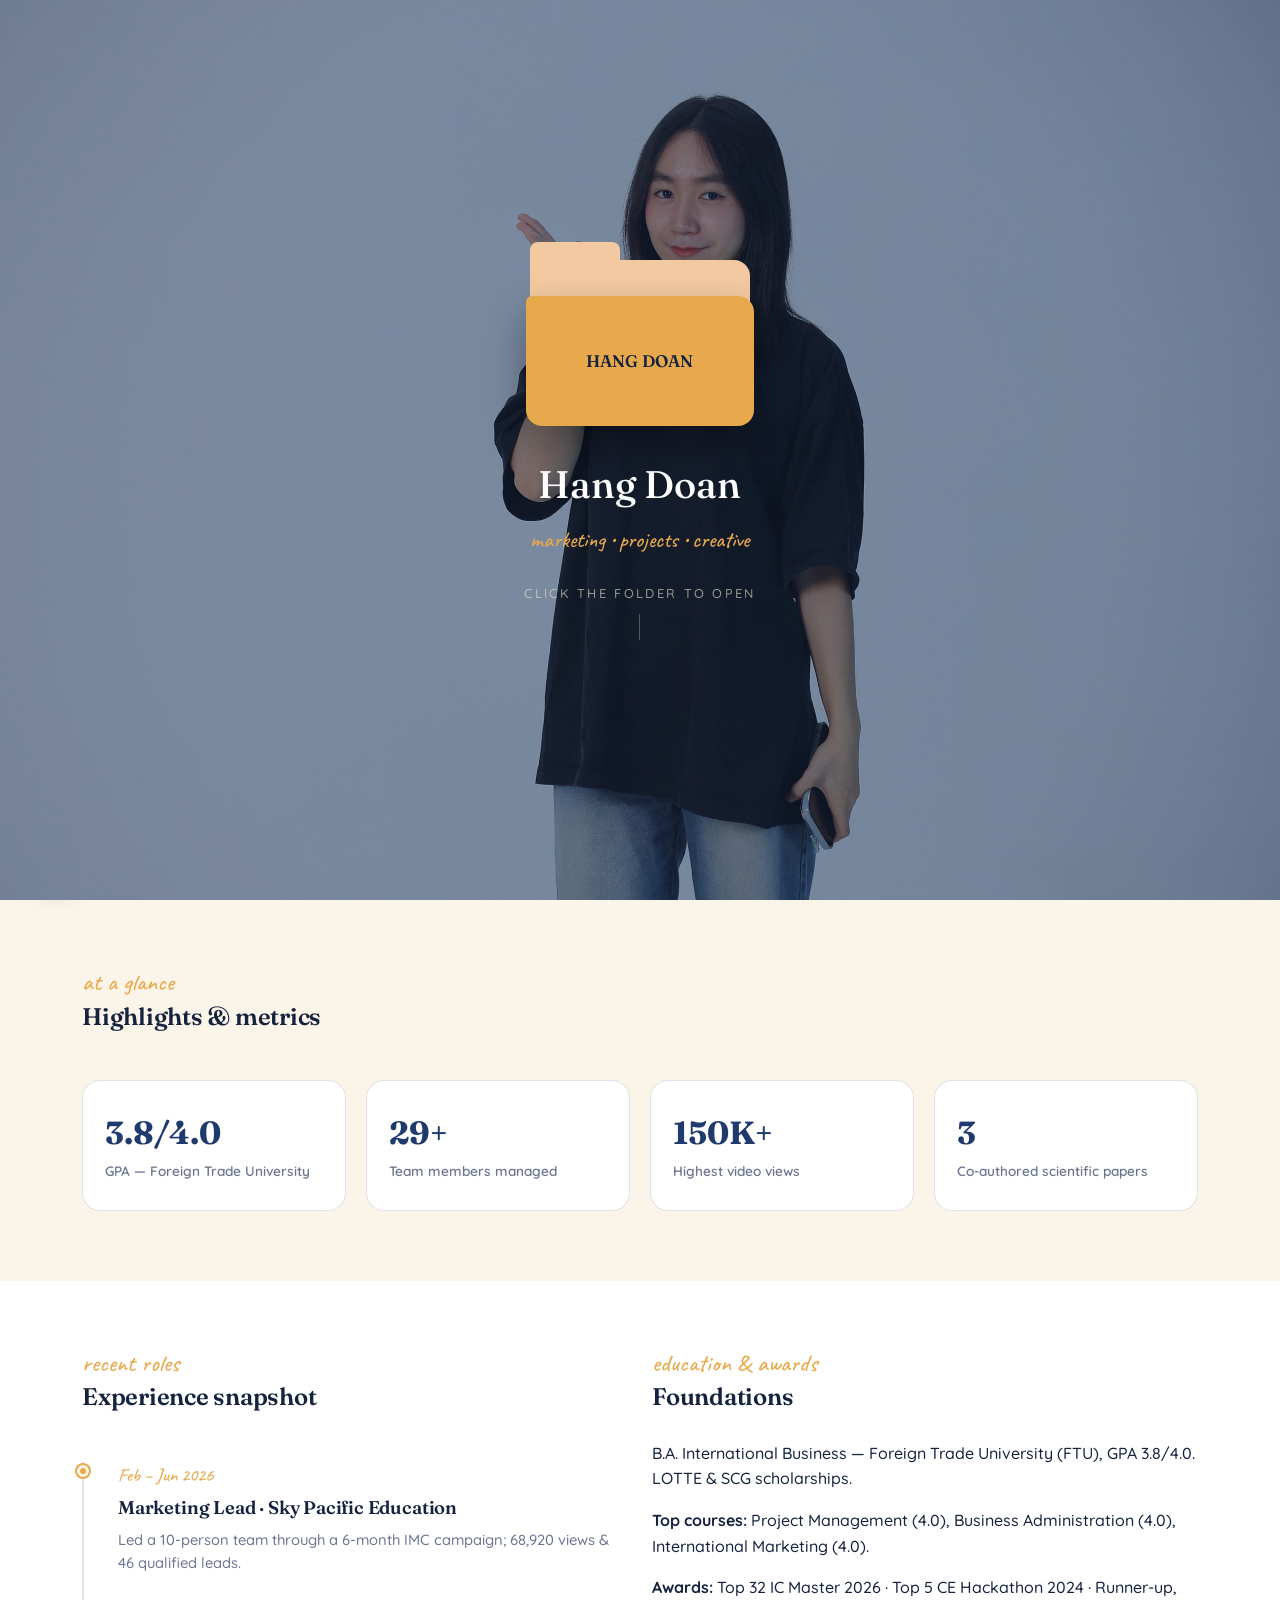
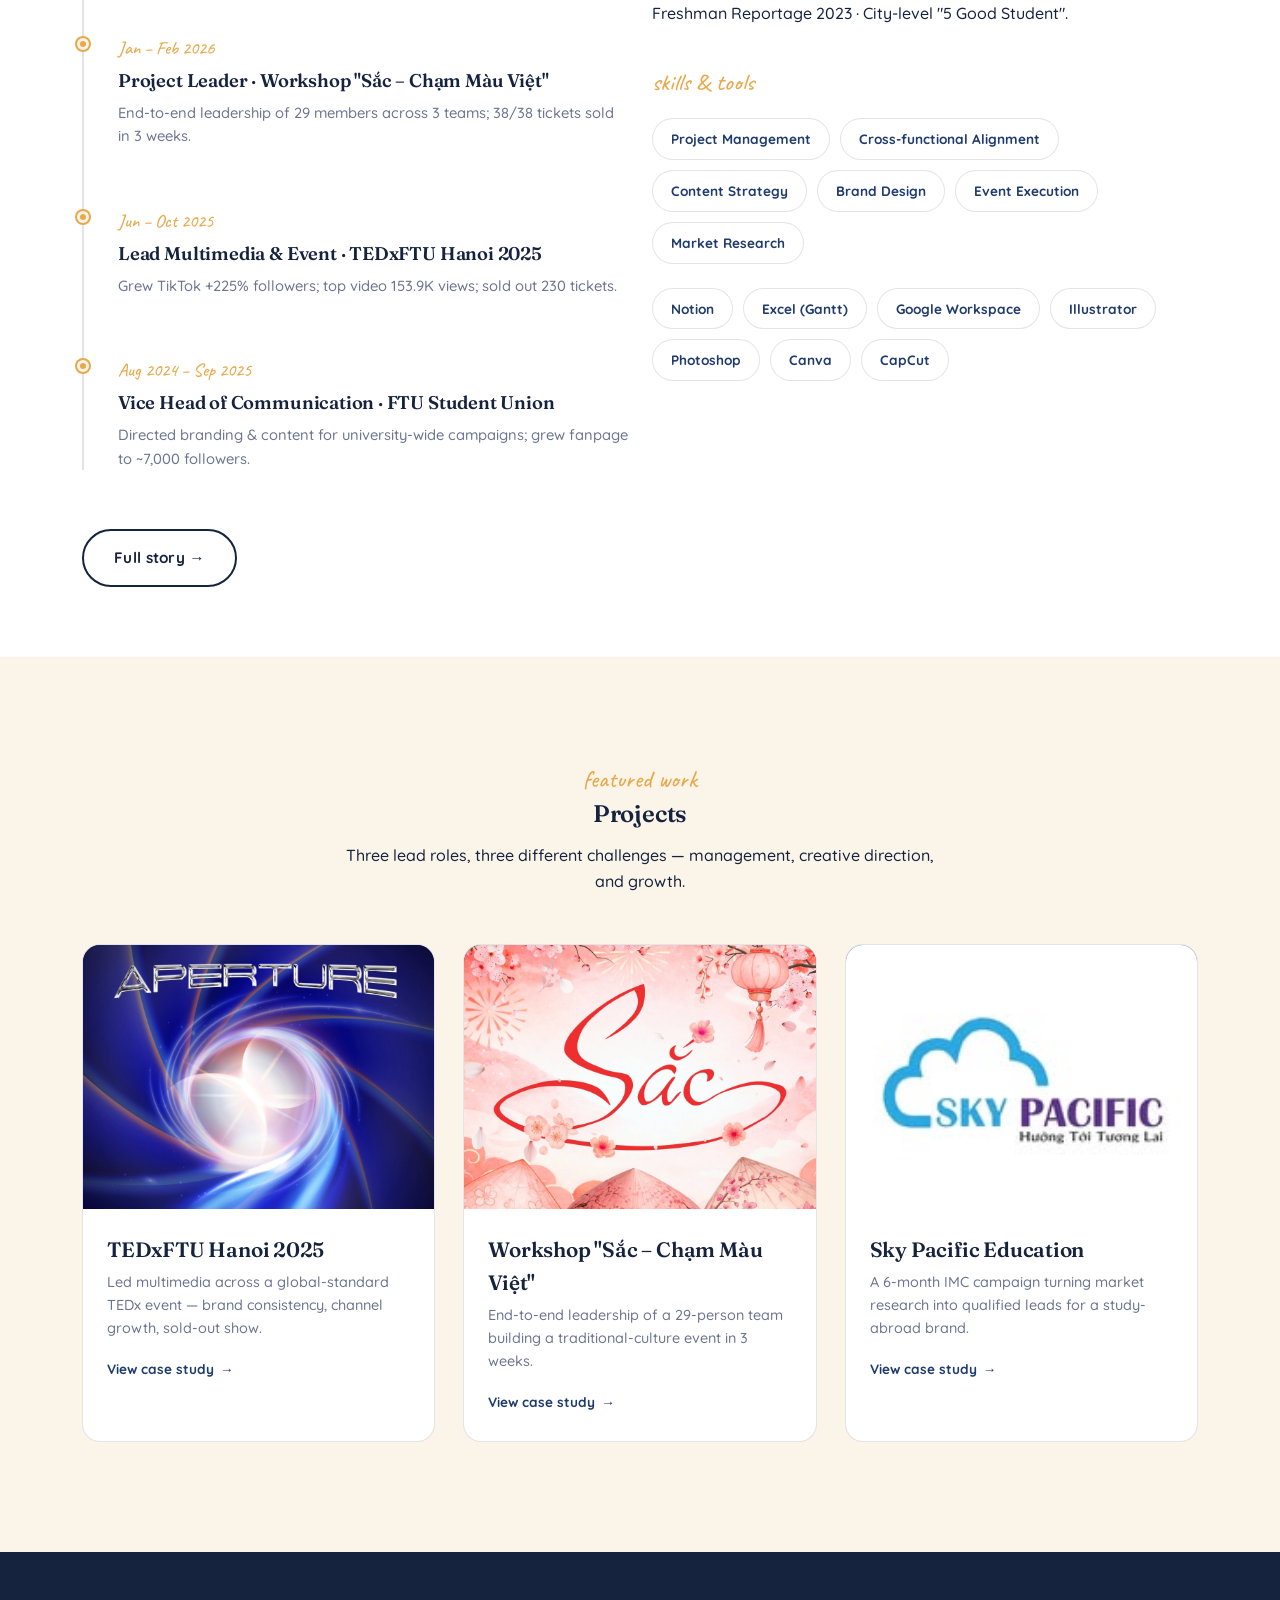
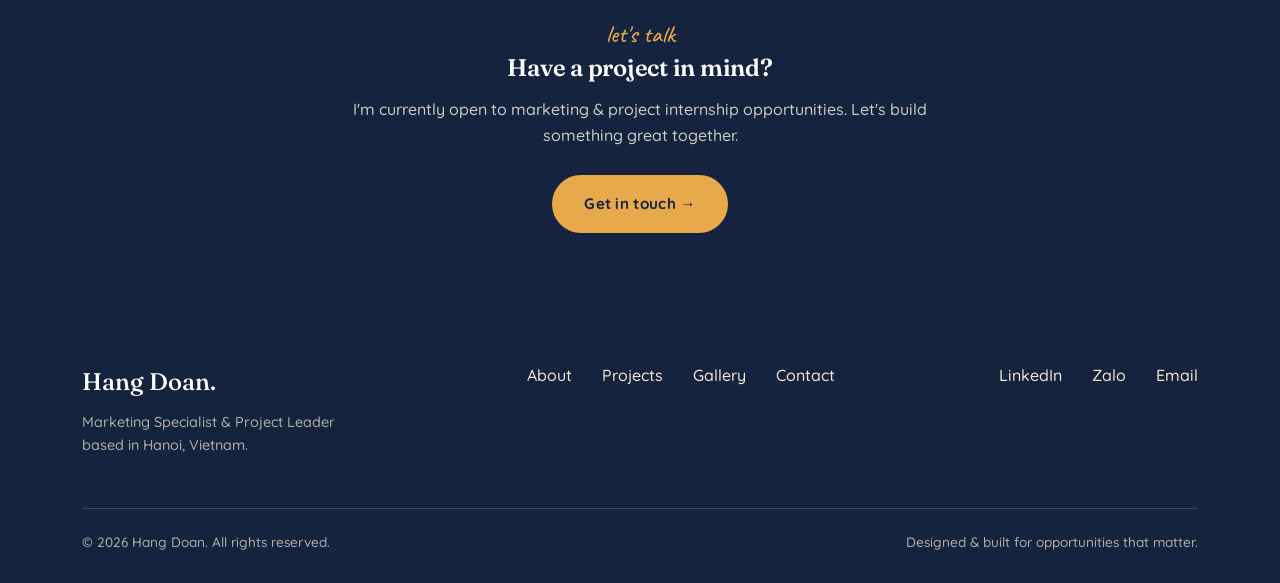
==== commit 19ff2fff: "Remove 'Trello' tag from index.html Removed 'Trello' from the tag row in index.html." ====
--- a/index.html
+++ b/index.html
@@ -132,7 +132,7 @@
           <span class="tag">Market Research</span>
         </div>
         <div class="tag-row mt-sm">
-          <span class="tag">Notion</span><span class="tag">Trello</span><span class="tag">Excel (Gantt)</span>
+          <span class="tag">Notion</span><span class="tag">Excel (Gantt)</span>
           <span class="tag">Google Workspace</span><span class="tag">Illustrator</span><span class="tag">Photoshop</span>
           <span class="tag">Canva</span><span class="tag">CapCut</span>
         </div>
--- a/css/style.css
+++ b/css/style.css
@@ -185,12 +185,19 @@
 .intro-bg{ position:absolute; inset:0; z-index:0; }
 .intro-bg img{
   position:absolute; inset:0; width:100%; height:100%; object-fit:cover;
-  opacity:0; transition:opacity 1.1s var(--ease);
+  opacity:1; transition:opacity 1.1s var(--ease);
 }
 .intro-bg.media-slot img.loaded{ opacity:.5; }
 .intro-overlay{
-  position:absolute; inset:0; z-index:1;
-  background:linear-gradient(180deg, rgba(22,35,63,.55) 0%, rgba(22,35,63,.88) 100%);
+  position:absolute;
+  inset:0;
+  z-index:1;
+
+  background:linear-gradient(
+    180deg,
+    rgba(22,35,63,.25) 0%,
+    rgba(22,35,63,.45) 100%
+  );
 }
 .folder-wrap{ position:relative; z-index:2; text-align:center; cursor:pointer; user-select:none; }
 .folder{
@@ -491,3 +498,33 @@
 .max-620{ max-width:620px; }
 .grid-2{ display:grid; grid-template-columns:1fr 1fr; gap:24px; }
 @media (max-width:760px){ .grid-2{ grid-template-columns:1fr; } }
+/* ---- Background photo layer ---- */
+.intro-bg{
+  position:absolute;
+  inset:0;
+  z-index:0;
+  overflow:hidden;
+}
+
+.intro-bg img{
+  position:absolute;
+  inset:0;
+  width:100%;
+  height:100%;
+  object-fit:cover;
+
+  /* ÉP ẢNH HIỆN */
+  opacity:1 !important;
+
+  display:block !important;
+}
+
+/* ---- Navy overlay ---- */
+.intro-overlay{
+  position:absolute;
+  inset:0;
+  z-index:1;
+
+  /* CHỈNH ĐỘ MỜ NAVY Ở ĐÂY */
+  background:rgba(22,35,63,.45);
+}
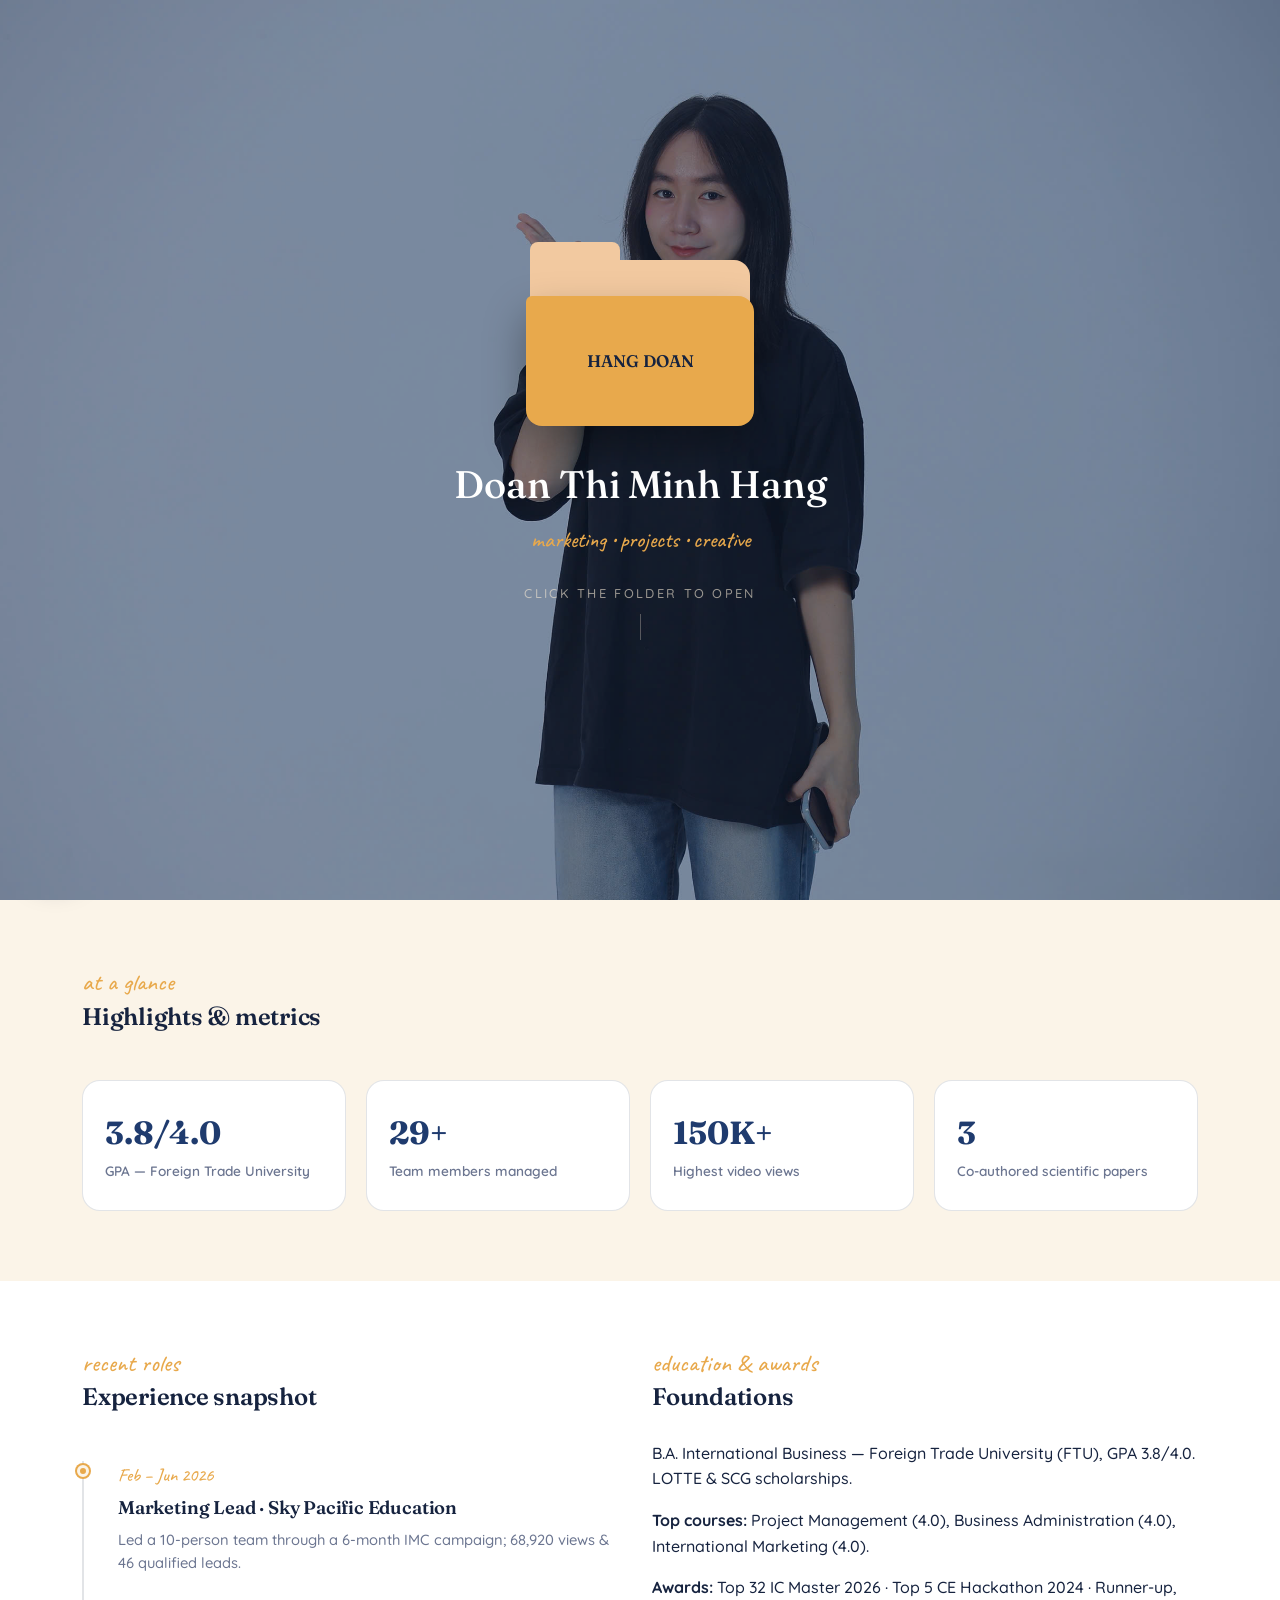
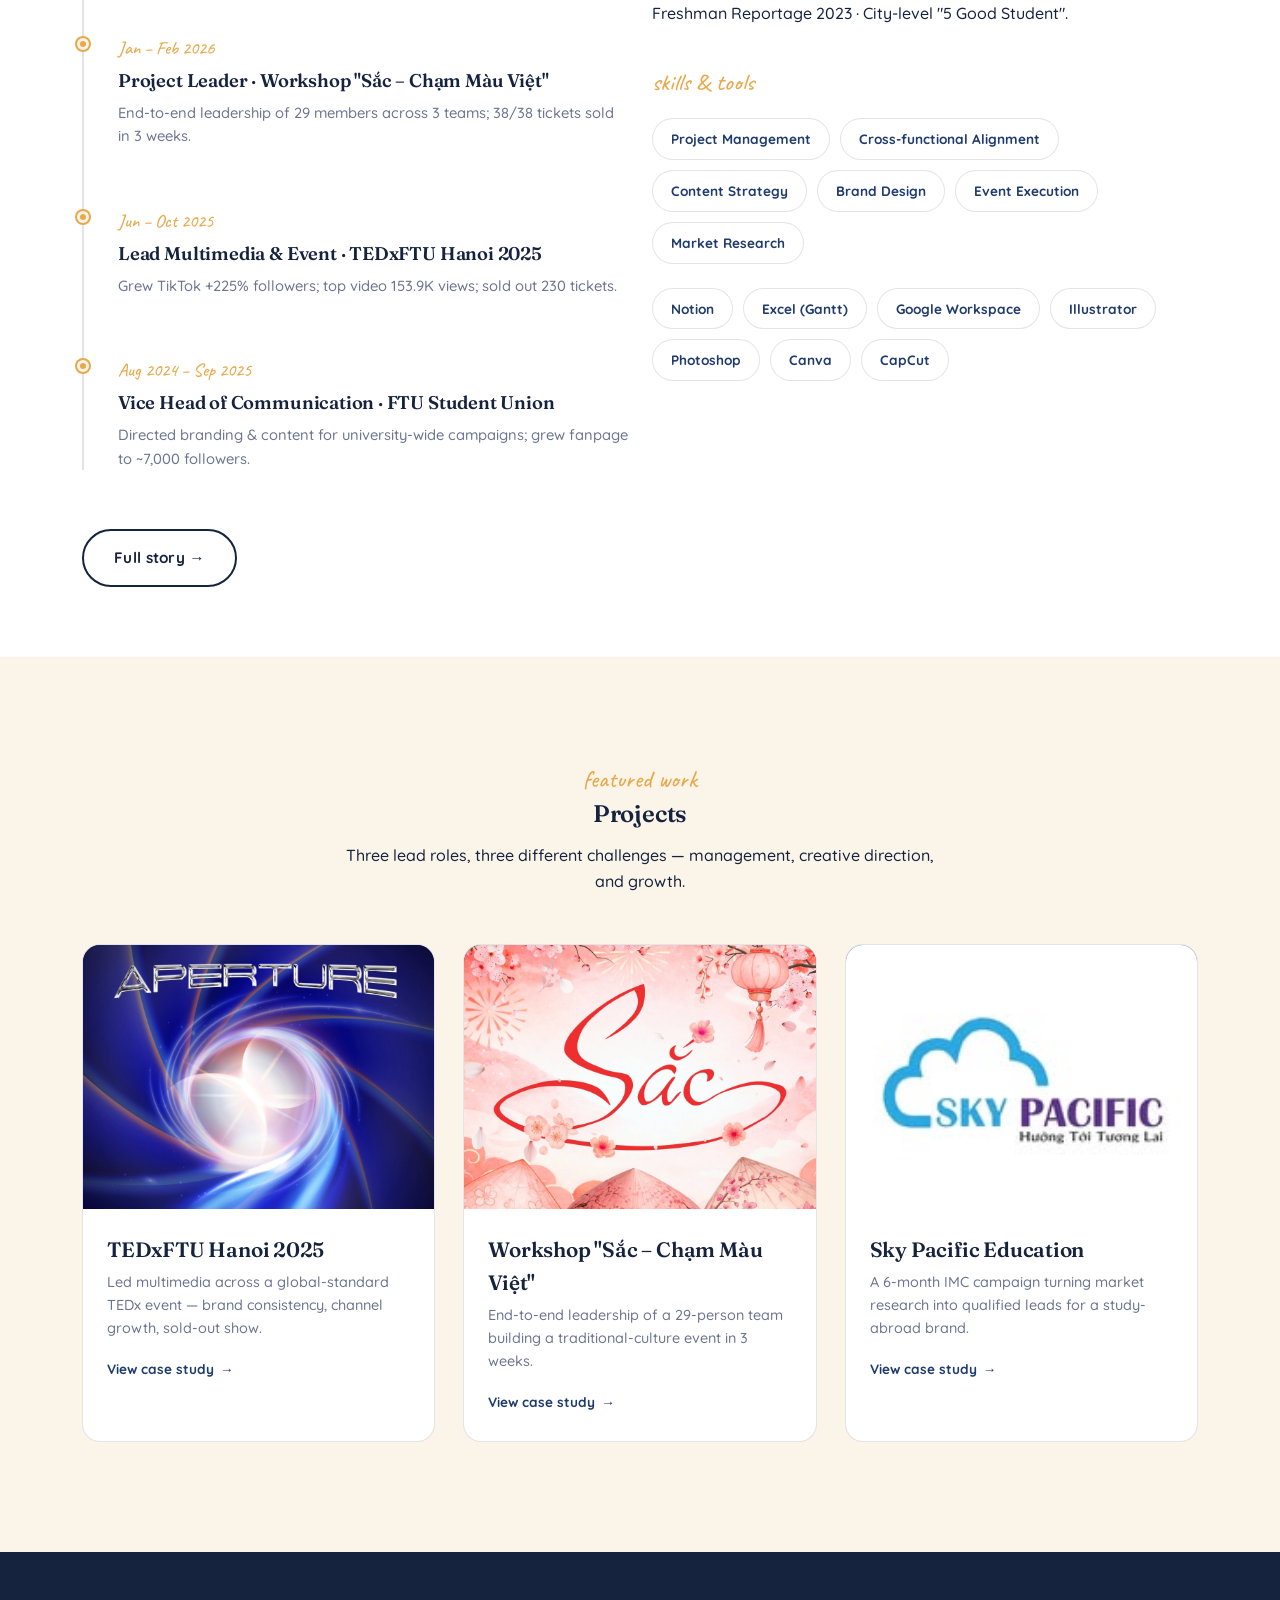
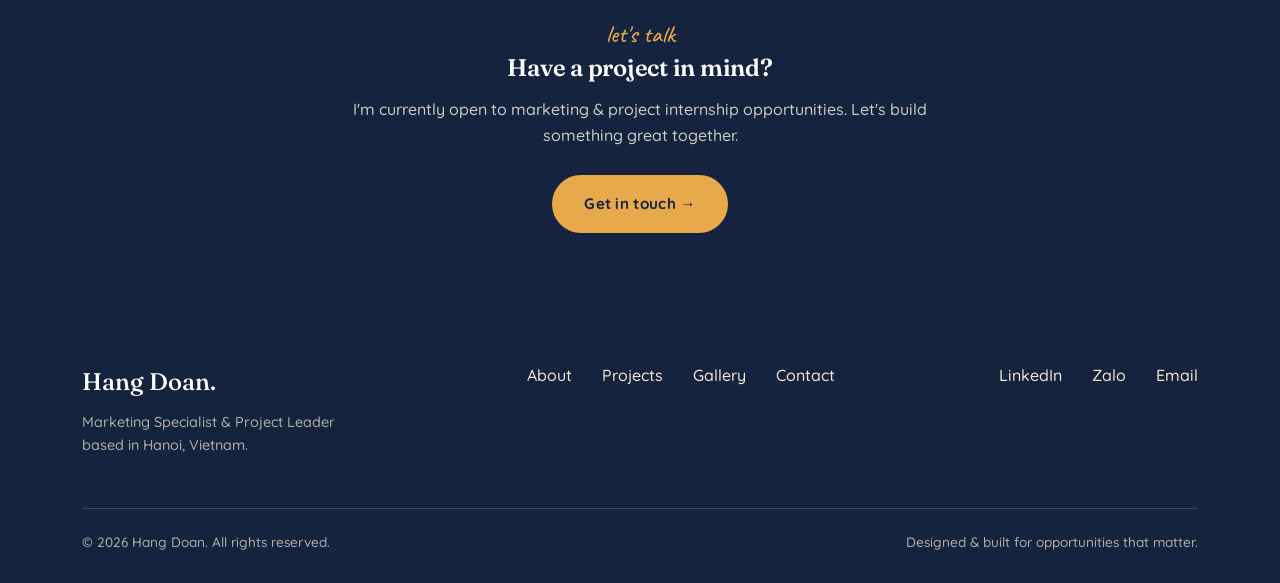
==== commit 5fd4b594: "Update index.html" ====
--- a/index.html
+++ b/index.html
@@ -21,7 +21,7 @@
       <div class="folder-back"></div>
       <div class="folder-front"><span>HANG DOAN</span></div>
     </div>
-    <div class="intro-name">Hang Doan</div>
+    <div class="intro-name">Doan Thi Minh Hang</div>
     <div class="intro-role">marketing • projects • creative</div>
     <div class="intro-hint">click the folder to open</div>
   </div>
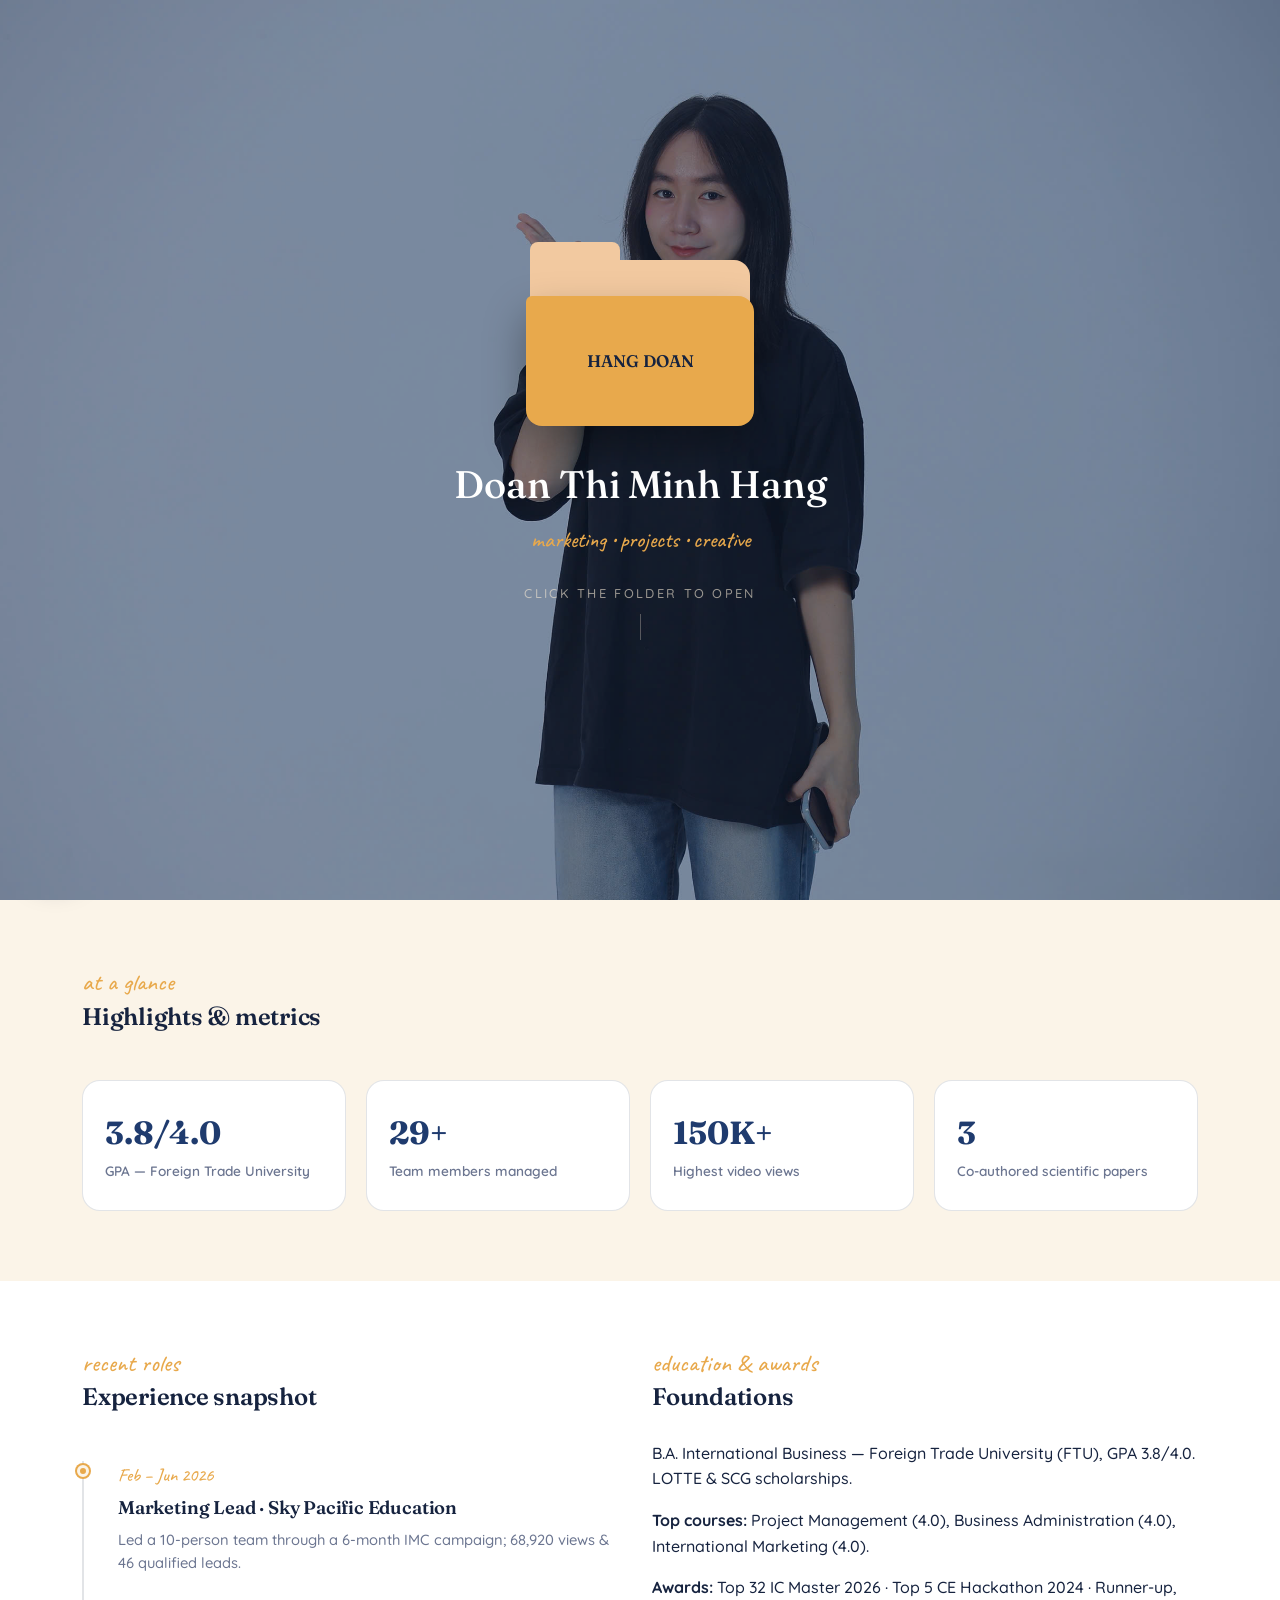
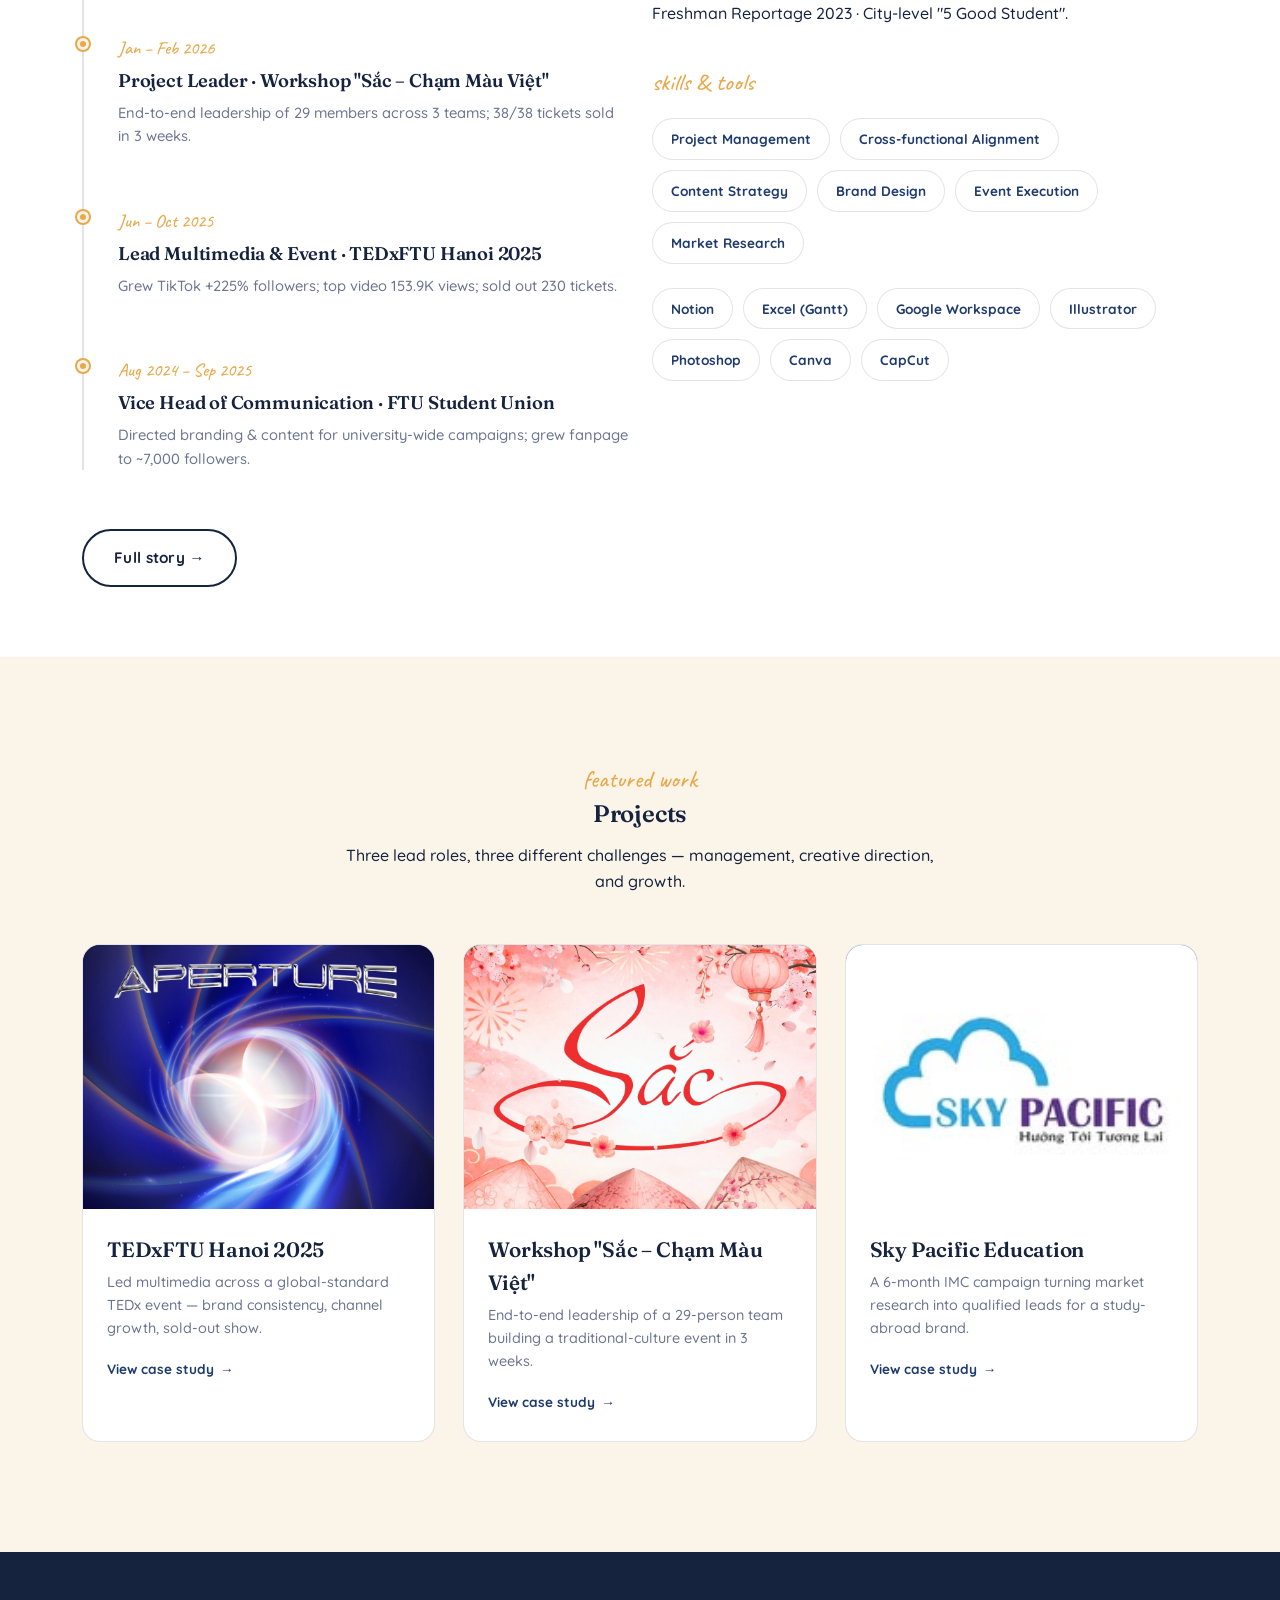
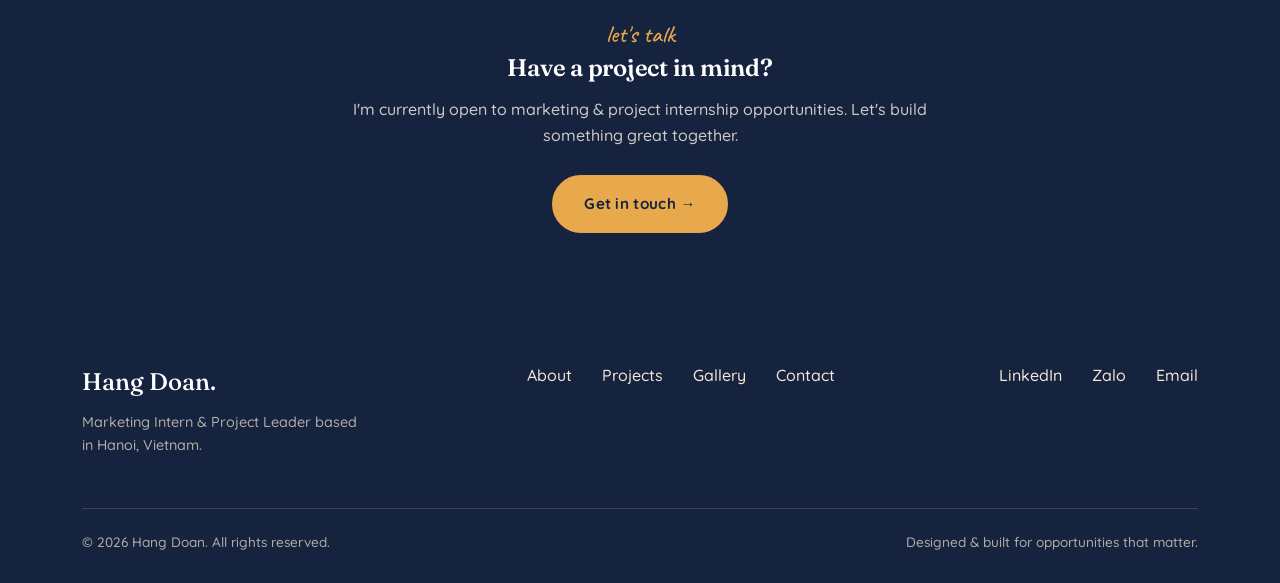
==== commit 09c92649: "Update title and description for marketing role" ====
--- a/index.html
+++ b/index.html
@@ -3,8 +3,8 @@
 <head>
 <meta charset="UTF-8">
 <meta name="viewport" content="width=device-width, initial-scale=1.0">
-<title>Hang Doan — Marketing Specialist & Project Leader</title>
-<meta name="description" content="Portfolio of Hang Doan — Marketing Specialist & Project Leader. Driven by data, powered by creativity, executed with ownership.">
+<title>Hang Doan — Marketing Intern & Project Leader</title>
+<meta name="description" content="Portfolio of Hang Doan — Marketing Intern & Project Leader. Driven by data, powered by creativity, executed with ownership.">
 <link rel="stylesheet" href="css/style.css">
 </head>
 <body>
@@ -46,8 +46,8 @@
   <div class="container hero-grid">
     <div class="reveal in">
       <span class="hero-eyebrow">Hello, I'm</span>
-      <h1>Hang Doan <em>👋</em></h1>
-      <p class="hero-sub">Marketing Specialist &amp; Project Leader</p>
+      <h1>Doan Hang <em>👋</em></h1>
+      <p class="hero-sub">Marketing Intern &amp; Project Leader</p>
       <p class="hero-tagline">Driven by data, powered by creativity, executed with ownership — I turn ideas into projects, and projects into measurable results.</p>
       <div class="hero-cta-row">
         <a href="projects.html" class="btn btn-solid">Explore Projects ↓</a>
@@ -210,7 +210,7 @@
     <div class="footer-grid">
       <div>
         <div class="footer-brand">Hang Doan.</div>
-        <p style="max-width:280px; opacity:.7; font-size:.9rem; margin-top:10px;">Marketing Specialist &amp; Project Leader based in Hanoi, Vietnam.</p>
+        <p style="max-width:280px; opacity:.7; font-size:.9rem; margin-top:10px;">Marketing Intern &amp; Project Leader based in Hanoi, Vietnam.</p>
       </div>
       <ul class="footer-links">
         <li><a href="about.html">About</a></li>
@@ -232,18 +232,23 @@
 </footer>
 
 <!-- ============ MUSIC PLAYER ============ -->
-<!-- 📌 ASSET: upload a looping instrumental track to assets/audio/bg-music.mp3 -->
-<audio id="bg-audio" loop preload="none">
+
+<audio id="bg-audio" loop preload="auto" autoplay>
   <source src="assets/audio/bg-music.mp3" type="audio/mpeg">
 </audio>
+
 <div id="music-player">
-  <button id="music-toggle" aria-pressed="false" aria-label="Toggle background music">
+  <button id="music-toggle"
+          aria-pressed="true"
+          aria-label="Toggle background music">
     <div class="disc-ring"></div>
-    <svg viewBox="0 0 24 24" fill="currentColor"><path d="M9 18V5l12-2v13M9 18a3 3 0 1 1-6 0 3 3 0 0 1 6 0zm12-2a3 3 0 1 1-6 0 3 3 0 0 1 6 0z"/></svg>
+
+    <svg viewBox="0 0 24 24" fill="currentColor">
+      <path d="M9 18V5l12-2v13M9 18a3 3 0 1 1-6 0 3 3 0 0 1 6 0zm12-2a3 3 0 1 1-6 0 3 3 0 0 1 6 0z"/>
+    </svg>
   </button>
-  <span id="music-label">Play background music</span>
+
+  <span id="music-label">Music playing</span>
 </div>
 
 <script src="js/main.js"></script>
-</body>
-</html>
